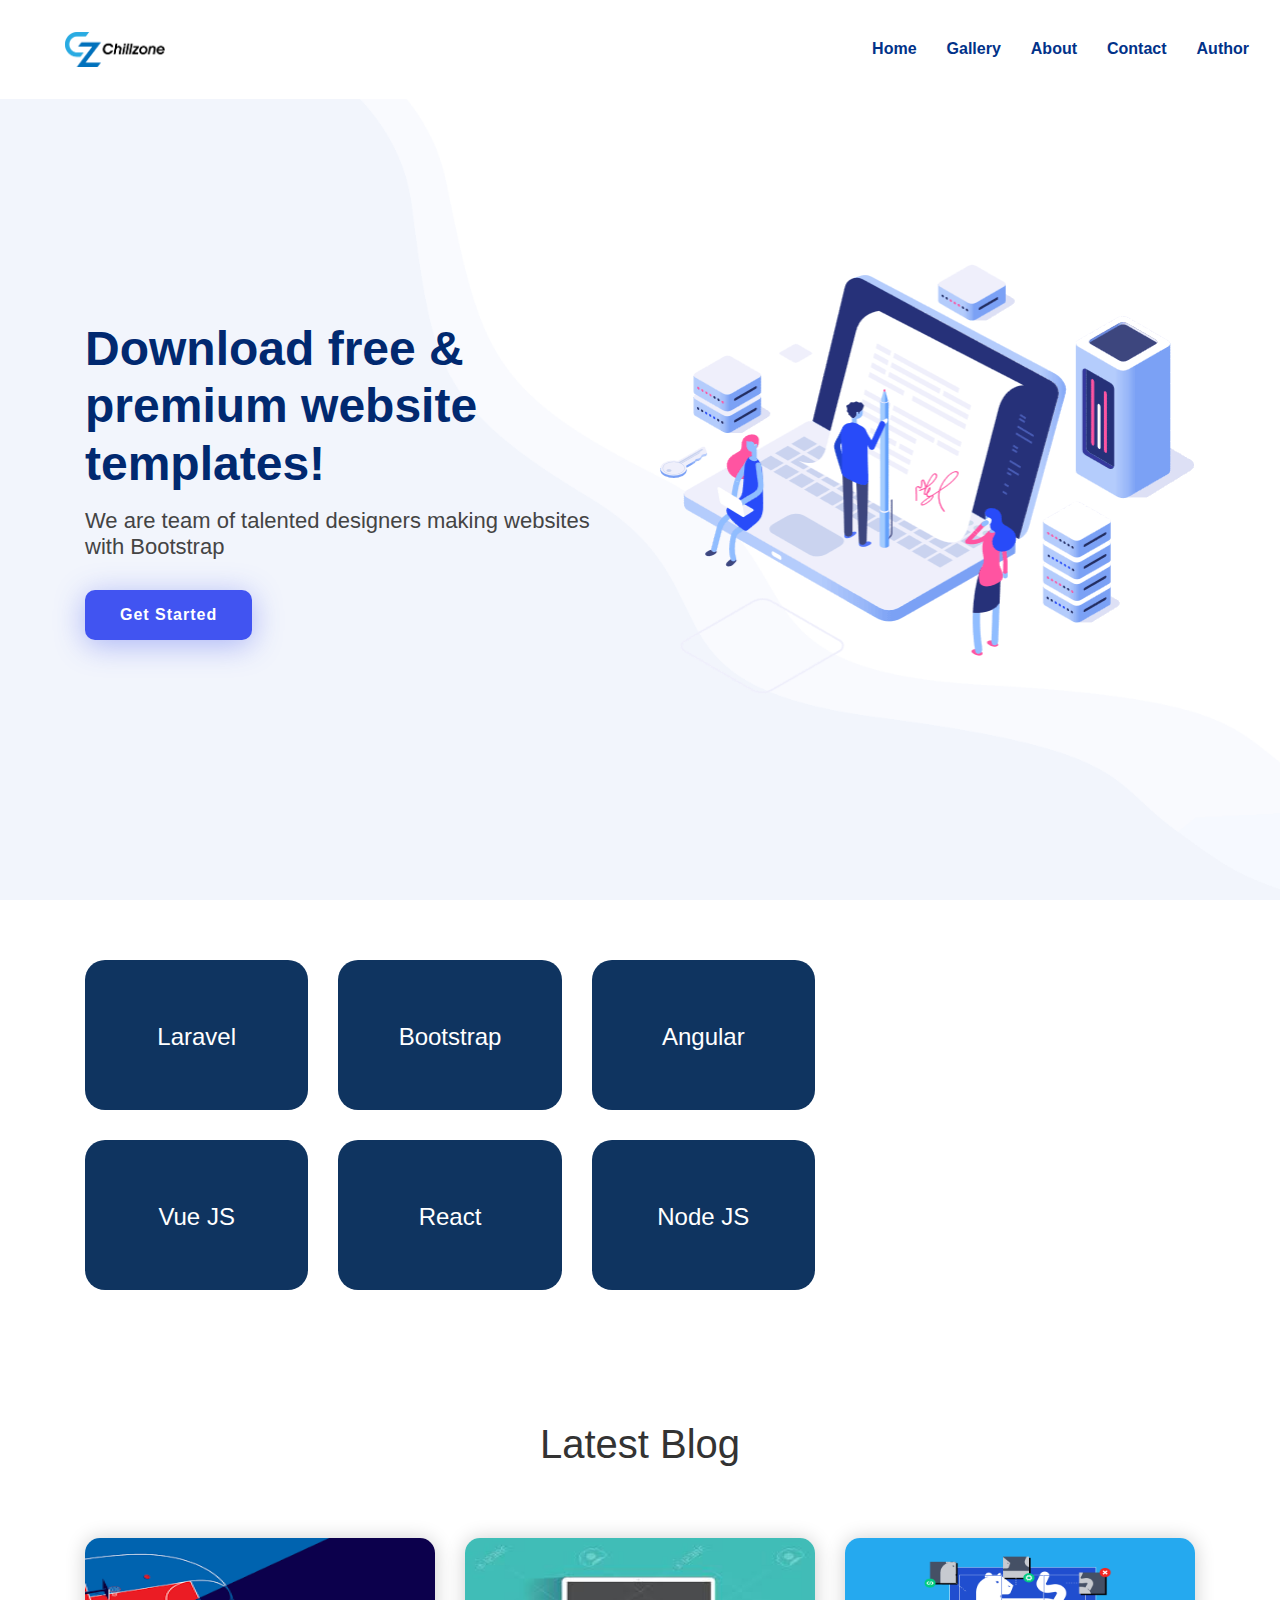
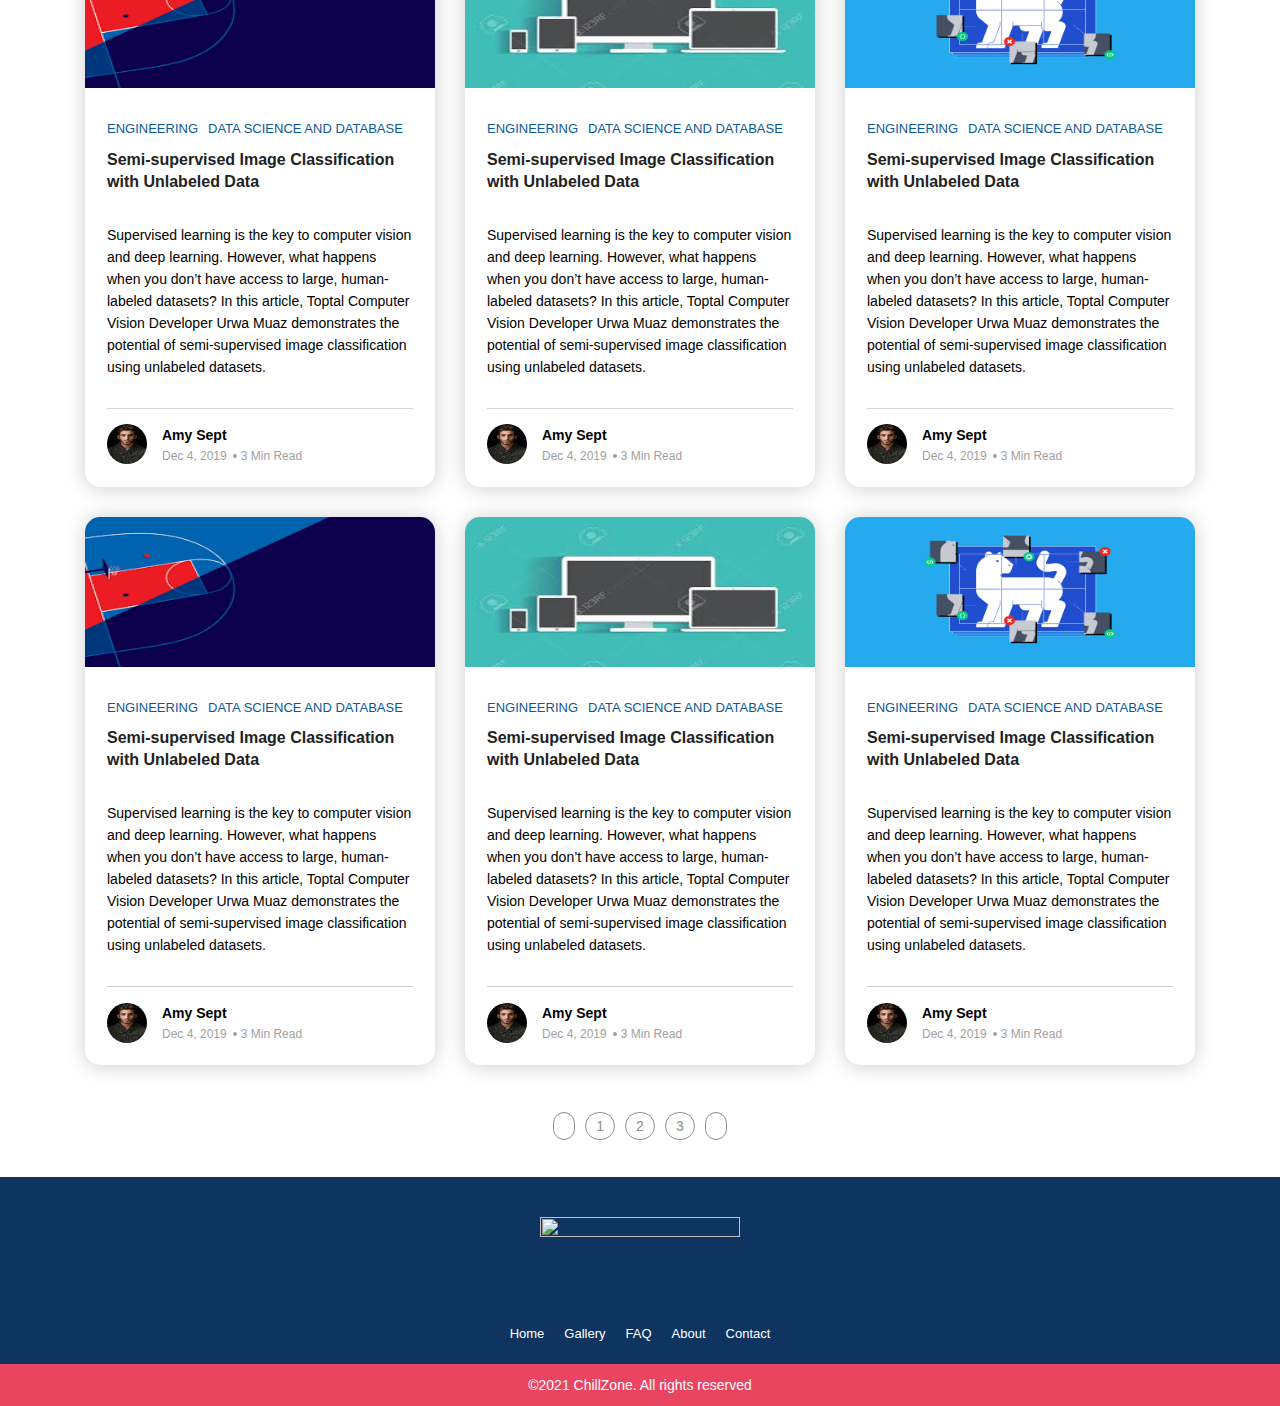
==== index.html @ 14b63e61 "Merge pull request #9 from farkhan777/farkhan" ====
<!DOCTYPE HTML>
<html lang="zxx">
	<head>
		<meta charset="UTF-8">
	    <meta name="viewport" content="width=device-width, initial-scale=1">
		<title>Chillzone</title>
		<!-- FONT AWESOME -->
		<link rel="stylesheet" href="https://use.fontawesome.com/releases/v5.8.2/css/all.css" integrity="sha384-oS3vJWv+0UjzBfQzYUhtDYW+Pj2yciDJxpsK1OYPAYjqT085Qq/1cq5FLXAZQ7Ay" crossorigin="anonymous">
		<!-- BOOTSTRAP GRID CSS -->
		<link rel="stylesheet" href="./assets/css/bootstrap.min.css"/>
		<link rel="stylesheet" type="text/css" href="assets/css/owl.carousel.min.css">
		<!-- COMMON CSS -->
		<link rel="stylesheet" href="assets/css/common.css" />
		<!-- STYLE CSS -->
		<link rel="stylesheet" href="assets/css/main.css" />
		<!-- Icon -->
		<link rel="Icon" href="./img/cz.png">
		<!-- RESPONSIVE CSS -->
		<link rel="stylesheet" href="assets/css/responsive.css" />	

	</head>

	<body>

		<!-- ======= Header Baru ======= -->

		<header id="header" class="header fixed-top">
			<div class="container-fluid  container-xl d-flex align-items-center justify-content-between">
		
			  <a href="index.html" class="logo d-flex align-items-center">
				<img src="./img/Chillzone.png" alt="">
			  </a>
		
			  <nav id="navbar" class="navbar">
				<ul>
				  <li><a class="nav-link scrollto active" href="index.html">Home</a></li>
				  <li><a class="nav-link scrollto" href="gallery.html">Gallery</a></li>
				  <li><a class="nav-link scrollto" href="about_us.html">About</a></li>
				  <li><a class="nav-link scrollto" href="contact.html">Contact</a></li>
				  <li><a class="nav-link scrollto" href="contact_me.html">Author</a></li>
				</ul>
				<i class="bi bi-list mobile-nav-toggle">
					<img src="./img/hamburger.png" alt="">
				</i>
			  </nav><!-- navbar -->
		
			</div>
		  </header>
		  
		  <!-- End Header Baru -->
		
		<!-- HEADER -->
		<!-- <div style="position: relative;">
			<div class="header">
				<div class="menu_all" id="myHeader">
					<div class="container">
						<div class="row align-items-center">
							<div class="col-4 col-md-4 col-lg-4">
								<div class="logo">
									<a href="index.html">
										<div class="logo_img">
											<img src="img/Chillzone.png" alt="image">
										</div>
									</a>
								</div>
							</div>
							<div class="col-8 col-md-8 col-lg-8">
								<div class="menu_right d-flex">
									<div class="menu_right_list">
										<ul class="menu_right_ul d-flex">
											<li class="dis_fx_cntr">
												<a href="index.html">HOME</a>
											</li>
											<li>
												<a href="gallery.html">gallery</a>
											</li>
											<li>
												<a href="about_us.html">about</a>
											</li>
											
											<li>
												<a href="contact.html">CONTACT</a>
											</li>
											<li>
												<a href="contact_me.html">author</a>
											</li>
										</ul>
									</div>
									<div class="menu_srch d-flex">
										<i class="fas fa-search search_btn"></i> -->
										<!-- SEARCH INPUT -->
										<!-- <div class="header_serch dis_none">
											<div class="header_serch_input">
												<input type="" name="" placeholder="Search">
											</div>
											<div class="header_serch_i">
												<i class="fas fa-search"></i>
											</div>
										</div> -->
										<!-- SEARCH INPUT -->
									<!-- </div>
								</div>
							</div>
						</div>
					</div>
				</div>
			</div>
		</div> -->
		<!-- HEADER -->

		<!-- ======= Hero Section ======= -->
		<section id="hero" class="hero d-flex align-items-center">

			<div class="container">
			  <div class="row">
				<div class="col-lg-6 d-flex flex-column justify-content-center">
				  <h1 data-aos="fade-up">Download free & premium website templates!</h1>
				  <h2 data-aos="fade-up" data-aos-delay="400">We are team of talented designers making websites with Bootstrap</h2>
				  <div data-aos="fade-up" data-aos-delay="600">
					<div class="text-lg-start cntr-btn">
					  <a href="#latest-template" class="btn-get-started scrollto d-inline-flex align-items-center justify-content-center align-self-center">
						<span>Get Started</span>
					  </a>
					</div>
				  </div>
				</div>
				<div class="col-lg-6 hero-img" data-aos="zoom-out" data-aos-delay="200">
				  <img src="./img/hero-img.png" class="img-fluid" alt="">
				</div>
			  </div>
			</div>
		
		  </section><!-- End Hero -->

		<!-- BANNER -->
		<section class="banner_sec">
			<div class="container">
				<div class="row">
					<div class="col-12 col-md-10 col-lg-8">
						<div class="row">
							<div class="col-12 col-md-4 col-lg-4">
								<a href="">
									<div class="banner_box">
										<i class="fab fa-laravel"></i>
										<h3 class="banner_box_h3">Laravel</h3>
										<p>The Toptal Blog is the top hub for developers.</p>
									</div>
								</a>
							</div>

							<div class="col-12 col-md-4 col-lg-4">
								<a href="">
									<div class="banner_box">
										<i class="fab fa-bootstrap"></i>
										<h3 class="banner_box_h3">Bootstrap</h3>
										<p>The Toptal Blog is the top hub for developers.</p>
									</div>
								</a>
							</div>

							<div class="col-12 col-md-4 col-lg-4">
								<a href="">
									<div class="banner_box">
										<i class="fab fa-angular"></i>
										<h3 class="banner_box_h3">Angular</h3>
										<p>The Toptal Blog is the top hub for developers.</p>
									</div>
								</a>
							</div>

							<div class="col-12 col-md-4 col-lg-4">
								<a href="">
									<div class="banner_box">
										<i class="fab fa-vuejs"></i>
										<h3 class="banner_box_h3">Vue JS</h3>
										<p>The Toptal Blog is the top hub for developers.</p>
									</div>
								</a>
							</div>

							<div class="col-12 col-md-4 col-lg-4">
								<a href="">
									<div class="banner_box">
										<i class="fab fa-react"></i>
										<h3 class="banner_box_h3">React</h3>
										<p>The Toptal Blog is the top hub for developers.</p>
									</div>
								</a>
							</div>

							<div class="col-12 col-md-4 col-lg-4">
								<a href="">
									<div class="banner_box">
										<i class="fab fa-node-js"></i>
										<h3 class="banner_box_h3">Node JS</h3>
										<p>The Toptal Blog is the top hub for developers.</p>
									</div>
								</a>
							</div>
						</div>
					</div>
				</div>
			</div>
		</section>
		<!-- BANNER -->

		<!-- BODY -->
		<div class="home_body">
			<div class="container">
				<div class="latest_post">
					<div class="latest_post_top">
						<h1 id="latest-template" class="latest_post_h1 brdr_line">Latest Blog</h1>
					</div>
					<div class="row">
						<div class="col-12 col-md-6 col-lg-4">
							<a href="blog_post.html">
								<div class="home_card">
									<div class="home_card_top">
										<img src="img/card3.jpg" alt="image">
									</div>
									<div class="home_card_bottom">
										<div class="home_card_bottom_text">
											<ul class="home_card_bottom_text_ul">
												<li>
													<a href="blog_post.html">engineering</a>
													<span><i class="fas fa-angle-right"></i></span>
												</li>
												<li>
													<a href="blog_post.html">data science and database</a>
												</li>
											</ul>
											<a href="blog_post.html">
												<h2 class="home_card_h2">Semi-supervised Image Classification with Unlabeled Data</h2>
											</a>
											<p class="post_p">
												Supervised learning is the key to computer vision and deep learning. However, what happens when you don’t have access to large, human-labeled datasets?

												In this article, Toptal Computer Vision Developer Urwa Muaz demonstrates the potential of semi-supervised image classification using unlabeled datasets.
											</p>
											<div class="home_card_bottom_tym">
												<div class="home_card_btm_left">
													<img src="img/man1.jpg" alt="image">
												</div>
												<div class="home_card_btm_r8">
												<a href="contact_me.html"><p class="author_name">Amy Sept</p></a>
													<ul class="home_card_btm_r8_ul">
														<li>Dec 4, 2019</li>
														<li><span class="dot"></span>3 Min Read</li>
													</ul>
												</div>
											</div>
										</div>
									</div>
								</div>
							</a>
						</div>
						<div class="col-12 col-md-6 col-lg-4">
							<a href="blog_post.html">
								<div class="home_card">
									<div class="home_card_top">
										<img src="img/card2.jpg" alt="image">
									</div>
									<div class="home_card_bottom">
										<div class="home_card_bottom_text">
											<ul class="home_card_bottom_text_ul">
												<li>
													<a href="blog_post.html">engineering</a>
													<span><i class="fas fa-angle-right"></i></span>
												</li>
												<li>
													<a href="blog_post.html">data science and database</a>
												</li>
											</ul>
											<a href="blog_post.html">
												<h2 class="home_card_h2">Semi-supervised Image Classification with Unlabeled Data</h2>
											</a>
											<p class="post_p">
												Supervised learning is the key to computer vision and deep learning. However, what happens when you don’t have access to large, human-labeled datasets?

												In this article, Toptal Computer Vision Developer Urwa Muaz demonstrates the potential of semi-supervised image classification using unlabeled datasets.
											</p>
											<div class="home_card_bottom_tym">
												<div class="home_card_btm_left">
													<img src="img/man1.jpg" alt="image">
												</div>
												<div class="home_card_btm_r8">
												<a href="contact_me.html"><p class="author_name">Amy Sept</p></a>
													<ul class="home_card_btm_r8_ul">
														<li>Dec 4, 2019</li>
														<li><span class="dot"></span>3 Min Read</li>
													</ul>
												</div>
											</div>
										</div>
									</div>
								</div>
							</a>
						</div>
						<div class="col-12 col-md-6 col-lg-4">
							<a href="blog_post.html">
								<div class="home_card">
									<div class="home_card_top">
										<img src="img/card1.jpg" alt="image">
									</div>
									<div class="home_card_bottom">
										<div class="home_card_bottom_text">
											<ul class="home_card_bottom_text_ul">
												<li>
													<a href="blog_post.html">engineering</a>
													<span><i class="fas fa-angle-right"></i></span>
												</li>
												<li>
													<a href="blog_post.html">data science and database</a>
												</li>
											</ul>
											<a href="blog_post.html">
												<h2 class="home_card_h2">Semi-supervised Image Classification with Unlabeled Data</h2>
											</a>
											<p class="post_p">
												Supervised learning is the key to computer vision and deep learning. However, what happens when you don’t have access to large, human-labeled datasets?

												In this article, Toptal Computer Vision Developer Urwa Muaz demonstrates the potential of semi-supervised image classification using unlabeled datasets.
											</p>
											<div class="home_card_bottom_tym">
												<div class="home_card_btm_left">
													<img src="img/man1.jpg" alt="image">
												</div>
												<div class="home_card_btm_r8">
												<a href="contact_me.html"><p class="author_name">Amy Sept</p></a>
													<ul class="home_card_btm_r8_ul">
														<li>Dec 4, 2019</li>
														<li><span class="dot"></span>3 Min Read</li>
													</ul>
												</div>
											</div>
										</div>
									</div>
								</div>
							</a>
						</div>
						<div class="col-12 col-md-6 col-lg-4">
							<a href="blog_post.html">
								<div class="home_card">
									<div class="home_card_top">
										<img src="img/card3.jpg" alt="image">
									</div>
									<div class="home_card_bottom">
										<div class="home_card_bottom_text">
											<ul class="home_card_bottom_text_ul">
												<li>
													<a href="blog_post.html">engineering</a>
													<span><i class="fas fa-angle-right"></i></span>
												</li>
												<li>
													<a href="blog_post.html">data science and database</a>
												</li>
											</ul>
											<a href="blog_post.html">
												<h2 class="home_card_h2">Semi-supervised Image Classification with Unlabeled Data</h2>
											</a>
											<p class="post_p">
												Supervised learning is the key to computer vision and deep learning. However, what happens when you don’t have access to large, human-labeled datasets?

												In this article, Toptal Computer Vision Developer Urwa Muaz demonstrates the potential of semi-supervised image classification using unlabeled datasets.
											</p>
											<div class="home_card_bottom_tym">
												<div class="home_card_btm_left">
													<img src="img/man1.jpg" alt="image">
												</div>
												<div class="home_card_btm_r8">
												<a href="contact_me.html"><p class="author_name">Amy Sept</p></a>
													<ul class="home_card_btm_r8_ul">
														<li>Dec 4, 2019</li>
														<li><span class="dot"></span>3 Min Read</li>
													</ul>
												</div>
											</div>
										</div>
									</div>
								</div>
							</a>
						</div>
						<div class="col-12 col-md-6 col-lg-4">
							<a href="blog_post.html">
								<div class="home_card">
									<div class="home_card_top">
										<img src="img/card2.jpg" alt="image">
									</div>
									<div class="home_card_bottom">
										<div class="home_card_bottom_text">
											<ul class="home_card_bottom_text_ul">
												<li>
													<a href="blog_post.html">engineering</a>
													<span><i class="fas fa-angle-right"></i></span>
												</li>
												<li>
													<a href="blog_post.html">data science and database</a>
												</li>
											</ul>
											<a href="blog_post.html">
												<h2 class="home_card_h2">Semi-supervised Image Classification with Unlabeled Data</h2>
											</a>
											<p class="post_p">
												Supervised learning is the key to computer vision and deep learning. However, what happens when you don’t have access to large, human-labeled datasets?

												In this article, Toptal Computer Vision Developer Urwa Muaz demonstrates the potential of semi-supervised image classification using unlabeled datasets.
											</p>
											<div class="home_card_bottom_tym">
												<div class="home_card_btm_left">
													<img src="img/man1.jpg" alt="image">
												</div>
												<div class="home_card_btm_r8">
												<a href="contact_me.html"><p class="author_name">Amy Sept</p></a>
													<ul class="home_card_btm_r8_ul">
														<li>Dec 4, 2019</li>
														<li><span class="dot"></span>3 Min Read</li>
													</ul>
												</div>
											</div>
										</div>
									</div>
								</div>
							</a>
						</div>
						<div class="col-12 col-md-6 col-lg-4">
							<a href="blog_post.html">
								<div class="home_card">
									<div class="home_card_top">
										<img src="img/card1.jpg" alt="image">
									</div>
									<div class="home_card_bottom">
										<div class="home_card_bottom_text">
											<ul class="home_card_bottom_text_ul">
												<li>
													<a href="blog_post.html">engineering</a>
													<span><i class="fas fa-angle-right"></i></span>
												</li>
												<li>
													<a href="blog_post.html">data science and database</a>
												</li>
											</ul>
											<a href="blog_post.html">
												<h2 class="home_card_h2">Semi-supervised Image Classification with Unlabeled Data</h2>
											</a>
											<p class="post_p">
												Supervised learning is the key to computer vision and deep learning. However, what happens when you don’t have access to large, human-labeled datasets?

												In this article, Toptal Computer Vision Developer Urwa Muaz demonstrates the potential of semi-supervised image classification using unlabeled datasets.
											</p>
											<div class="home_card_bottom_tym">
												<div class="home_card_btm_left">
													<img src="img/man1.jpg" alt="image">
												</div>
												<div class="home_card_btm_r8">
												<a href="contact_me.html"><p class="author_name">Amy Sept</p></a>
													<ul class="home_card_btm_r8_ul">
														<li>Dec 4, 2019</li>
														<li><span class="dot"></span>3 Min Read</li>
													</ul>
												</div>
											</div>
										</div>
									</div>
								</div>
							</a>
						</div>
					</div>
				</div>
			</div>
					<!-- PAGINATION -->
			<div class="pagination">
				<ul class="pagination_ul d-flex">
					<li>
						<a href="">
							<i class="fas fa-chevron-left"></i>
						</a>
					</li>
					<li>
						<a href="">1</a>
					</li>
					<li>
						<a href="">2</a>
					</li>
					<li>
						<a href="">3</a>
					</li>
					<li>
						<a href="">
							<i class="fas fa-chevron-right"></i>
						</a>
					</li>
				</ul>
			</div>
			<!-- PAGINATION -->
		</div>
		<!-- BODY -->



		<div class="footer_section">

			<a href="index.html"><img class="footer-logo" src="./img/ChillzoneWhite.png" alt=""></a>
			

			<div class="footer_section_social">
				<ul class="footer_section_social_ul">
					   <li>
                            <a href=""><i class="fab fa-facebook-f"></i></a>
                        </li>

                        <li>
                            <a href=""><i class="fab fa-instagram"></i></a>
                        </li>

                        <li>
                            <a href=""><i class="fab fa-twitter"></i></a>
                        </li>

                        <li>
                            <a href=""><i class="fab fa-google-plus-g"></i></a>
                        </li>
				</ul>
			</div>
			<div class="footer_section_mnu">
				<ul class="footer_section_ul">
					<li>
						<a href="index.html">Home</a>
					</li>
					<li>
						<a href="gallery.html">Gallery</a>
					</li>
					<li>
						<a href="faq.html">FAQ</a>
					</li>
					<li>
						<a href="about_us.html">About</a>
					</li>
					<li>
						<a href="contact.html">Contact</a>
					</li>
				</ul>
			</div>
		</div>
		<div class="footer_copy_right">
			<p>©2021 ChillZone. All rights reserved</p>
		</div>
		<!-- FOOTER -->


    <script src="assets/js/jquery-1.12.4.min.js"></script>
    <script src="assets/js/owl.carousel.min.js"></script>
	<script src="assets/js/main.js"></script>
	
    
	</body>
</html>
---- assets/css/common.css ----
*{
    margin: 0px;
    padding: 0px;
}
html{
    padding: 0px;
    margin: 0 auto;
    font-weight: 400;
}
body {
    margin: 0px auto;
    padding: 0px;
    font-family: 'Open Sans', sans-serif;
    line-height: 20px;
    font-size: 15px;
    line-height: 1.42857143;
    color: #333;
    background-color: #fff;
}

h1{
    font-size: 40px;
}
h2{
    font-size: 27px;
}
h3{
    font-size: 24px;
}
h4{
    font-size: 17px;
}
h1,h2,h3,h4, h5,h6{
    margin: 0px;
}
ul{
    padding: 0;
    margin: 0px;
    list-style: none;
}
textarea {
    resize: none !important;
}
button{
    cursor: pointer;
}
button:focus, input:focus, select:focus, textarea:focus{
    outline: none;
    box-shadow: none;
    border-bottom: 1px solid #204ecf !important;
}

ul{
	padding:0px;
	margin:0px;
}
img{
	width:100%;
	display:block;
    height: 100%;
}
a:hover{
    text-decoration: none;
    color: none;
}
a{
    color: #0c5898;
    transition: .3s all ease;
}
/*COL  PADDING AND MARGIN*/
.mrgn0{margin: 0px;}
.mrgn4{margin: 0px -4px;}
.pdng0{padding: 0px;}
.pdng4{
    padding: 4px;
}
.{}
.{}
.{}
.{}
/*COL PADDING AND MARGIN*/
.text_center{
    text-align: center;
}
.text_right{
    text-align: right;
}
.text_left{
    text-align: left;
}
/*background color*/
.bg_wht{
    background-color: #fff;
}

/*background color end*/

/*border color*/

/*Display*/
.dis_fx_cntr{
    display: flex;
    align-items: center;
}

/*Color*/
.clr_wht {
    color: #fff;
}
/*Color end*/

/*margin top*/
.mar_t5{
    margin-top: 5px;
}
.mar_t10{
    margin-top: 10px;
}
.mar_t15{
    margin-top: 15px;
}
.mar_t20{
    margin-top: 20px;
}
.mar_t25{
    margin-top: 25px;
}
.mar_t30{
    margin-top: 30px;
}
.mar_t35{
    margin-top: 35px;
}
.mar_t40{
    margin-top: 40px;
}
.mar_t45{
    margin-top: 45px;
}
.mar_t50{
    margin-top: 50px;
}
.mar_t60{
    margin-top: 60px;
}
/*margin bottom*/
.mar_b10{
    margin-bottom: 10px;
}
.mar_b15{
    margin-bottom: 15px;
}
.mar_b20{
    margin-bottom: 20px;
}
.mar_b25{
    margin-bottom: 25px;
}
.mar_b30{
    margin-bottom: 30px;
}
.mar_b35{
    margin-bottom: 35px;
}
.mar_b40{
    margin-bottom: 40px;
}

/*margin right*/
.mar_r5{
    margin-right: 5px;
}
.mar_r10{
    margin-right: 10px;
}
.mar_r15{
    margin-right: 15px;
}
.mar_r20{
    margin-right: 20px;
}
.mar_r25{
    margin-right: 25px;
}
.mar_r30{
    margin-right: 30px;
}
.mar_r35{
    margin-right: 35px;
}

/*padding top*/
.pad{
    padding: 15px;
}
.pad_t10{
    padding-top: 10px;
}
.pad_t15{
   padding-top: 15px;
}
.pad_t20{
    padding-top: 20px;
}
.pad_t25{
    padding-top: 25px;
}
.pad_t30{
    padding-top: 30px;
}
.pad_t35{
    padding-top: 35px;
}
.pad_t40{
    padding-top: 40px;
}
.pad_t45{
    padding-top: 45px;
}

/*Padding Bottom*/
.pad_b5{
    padding-bottom: 5px;
}
.pad_b10{
    padding-bottom: 10px;
}
.pad_b15{
   padding-bottom: 15px;
}
.pad_b20{
    padding-bottom: 20px;
}
.pad_b25{
    padding-bottom: 25px;
}
.pad_b40{
    padding-bottom: 40px;
}

/*padding left*/
.pad_l5{
    padding-left: 5px;
}
.pad_l10{
    padding-left: 10px;
}
.pad_l15{
    padding-left: 15px;
}
.pad_l20{
    padding-left: 20px;
}
.pad_l25{
    padding-left: 25px;
}
.pad_l60{
    padding-left: 60px;
}

/*padding right*/
.pad_r5{
    padding-right: 5px;
}
.pad_r10{
    padding-right: 10px;
}
.pad_r15{
   padding-right: 15px;
}
.pad_r20{
    padding-right: 20px;
}
.pad_r25{
    padding-right: 25px;
}
---- assets/css/main.css ----
:root {
    scroll-behavior: smooth;
}

/* Scroll Bar */

/* width */
::-webkit-scrollbar {
    width: 10px;
  }
  
  /* Track */
  ::-webkit-scrollbar-track {
    background: transparent;
  }
  
  /* Handle */
  ::-webkit-scrollbar-thumb {
    background: rgb(63, 92, 172);
    border-radius: 20px;
  }
  
  /* Handle on hover */
  ::-webkit-scrollbar-thumb:hover {
    background: rgb(40, 62, 121);
}

p{
    margin:0px;
    line-height: 22px;
    font-size: 14px;
    color: #000;
}

/* Header Baru */

.header {
    transition: all 0.5s;
    /* z-index: 997; */
    padding: 20px 0;
    background: rgb(255, 255, 255);
  }

  .header.header-scrolled{
    box-shadow: 0px 0px 30px rgba(127, 137, 161, 0.25);
  }
  
  .header .logo {
    line-height: 0;
    width: 100px;
    margin-left: 50px;
  }
  
  .header .logo img {
    max-height: 40px;
    margin-right: 6px;
  }
  
  .header .logo span {
    font-size: 30px;
    font-weight: 700;
    letter-spacing: 1px;
    color: #012970;
    font-family: "Nunito", sans-serif;
    margin-top: 3px;
  }

  @media (max-width: 700px){
    .logo{

    }
  }
}
/* End Header Baru */

/* Navbar Baru */

/* Desktop Navbar */
.navbar {
    padding: 0;
    margin-right: 50px;
  }
  
  .navbar ul {
    margin: 0;
    padding: 0;
    display: flex;
    list-style: none;
    align-items: center;
  }
  
  .navbar li {
    position: relative;
  }
  
  .navbar a {
    display: flex;
    align-items: center;
    justify-content: space-between;
    padding: 10px 0 10px 30px;
    font-family: "Nunito", sans-serif;
    font-size: 16px;
    font-weight: 700;
    color: #013289;
    white-space: nowrap;
    transition: 0.3s;
  }
  
  .navbar a i {
    font-size: 12px;
    line-height: 0;
    margin-left: 5px;
  }
  
  .navbar a:hover, .navbar, .navbar li:hover > a {
    color: #e94560;
  }

  
  .navbar .dropdown ul {
    display: block;
    position: absolute;
    left: 14px;
    top: calc(100% + 30px);
    margin: 0;
    padding: 10px 0;
    z-index: 99;
    opacity: 0;
    visibility: hidden;
    background: #fff;
    box-shadow: 0px 0px 30px rgba(127, 137, 161, 0.25);
    transition: 0.3s;
    border-radius: 4px;
  }
  
  .navbar .dropdown ul li {
    min-width: 200px;
  }
  
  .navbar .dropdown ul a {
    padding: 10px 20px;
    font-size: 15px;
    text-transform: none;
    font-weight: 600;
  }
  
  .navbar .dropdown ul a i {
    font-size: 12px;
  }
  
  .navbar .dropdown ul a:hover, .navbar .dropdown ul .active:hover, .navbar .dropdown ul li:hover > a {
    color: #4154f1;
  }
  
  .navbar .dropdown:hover > ul {
    opacity: 1;
    top: 100%;
    visibility: visible;
  }
  
  .navbar .dropdown .dropdown ul {
    top: 0;
    left: calc(100% - 30px);
    visibility: hidden;
  }
  
  .navbar .dropdown .dropdown:hover > ul {
    opacity: 1;
    top: 0;
    left: 100%;
    visibility: visible;
  }
  
  @media (max-width: 1366px) {
    .navbar .dropdown .dropdown ul {
      left: -90%;
    }
    .navbar .dropdown .dropdown:hover > ul {
      left: -100%;
    }

    
  }

/* End Desktop Navbar */

/* Mobile Navbar */

.mobile-nav-toggle {
    color: #012970;
    font-size: 28px;
    cursor: pointer;
    display: none;
    line-height: 0;
    transition: 0.5s;
  }
  
  .mobile-nav-toggle.bi-x {
    color: #fff;
  }
  
  @media (max-width: 700px) {
    .mobile-nav-toggle {
      display: block;
    }
    .navbar ul {
      display: none;
    }
  }
  
  .navbar-mobile {
    position: fixed;
    overflow: hidden;
    top: 0;
    right: 0;
    left: 0;
    bottom: 0;
    background: rgba(1, 22, 61, 0.9);
    transition: 0.3s;
  }
  
  .navbar-mobile .mobile-nav-toggle {
    position: absolute;
    top: 15px;
    right: 15px;
  }
  
  .navbar-mobile ul {
    display: block;
    position: absolute;
    top: 55px;
    right: 15px;
    bottom: 15px;
    left: 15px;
    padding: 10px 0;
    border-radius: 10px;
    background-color: #fff;
    overflow-y: auto;
    transition: 0.3s;
  }
  
  .navbar-mobile a {
    padding: 10px 20px;
    font-size: 15px;
    color: #012970;
  }
  
  .navbar-mobile a:hover, .navbar-mobile .active, .navbar-mobile li:hover > a {
    color: #4154f1;
  }
 
  
  .navbar-mobile .dropdown ul {
    position: static;
    display: none;
    margin: 10px 20px;
    padding: 10px 0;
    z-index: 99;
    opacity: 1;
    visibility: visible;
    background: #fff;
    box-shadow: 0px 0px 30px rgba(127, 137, 161, 0.25);
  }
  
  .navbar-mobile .dropdown ul li {
    min-width: 200px;
  }
  
  .navbar-mobile .dropdown ul a {
    padding: 10px 20px;
  }
  
  .navbar-mobile .dropdown ul a i {
    font-size: 12px;
  }
  
  .navbar-mobile .dropdown ul a:hover, .navbar-mobile .dropdown ul .active:hover, .navbar-mobile .dropdown ul li:hover > a {
    color: #4154f1;
  }
  
  .navbar-mobile .dropdown > .dropdown-active {
    display: block;
  }

/* End Mobile Navbar */

/* End Navbar Baru */

/*Menu Start*/ 

/* .menu_all {
    background: #fff;
    z-index: 10;
    transition: 0.7s ease;
}
.menu_fixed {
    position: fixed;
    top: 0;
    transform: translateY(0);
    width: 100%;
    z-index: 9;
    transition: all 0.4s;
    box-shadow: 0 1px 6px rgba(57,73,76,.35);
    animation: slide-down 0.9s;
}
@keyframes slide-down {
  0% {
    opacity: 0;
    transform: translateY(-100%); }
  100% {
    opacity: 1;
    transform: translateY(0); } 
}
.logo a {
    display: flex;
    align-items: center;
}
.menu_right {
    justify-content: flex-end;
    align-items: center;
}
.menu_right_list{}
.menu_right_ul li {
    position: relative;
    padding: 25px 0px;
    border-bottom: 2px solid transparent;
}
.menu_right_ul li:hover {
   border-bottom: 2px solid #e94560;
}
.menu_right_ul li a {
    color: #4a4949;
    font-weight: 600;
    font-size: 13px;
    display: block;
    position: relative;
    padding: 5px 20px;
    text-transform: uppercase;
}
.menu_srch {position: relative;}
.menu_srch i{cursor: pointer;}
.header{}
.header_serch {
    position: absolute;
    bottom: -91px;
    right: 460px;
    border: 1px solid #204ecf;
    z-index: 2;
    background: #fff;
    display: flex;
    align-items: center;
    width: 402px;
    right: -3px;
}
.header_serch_input {
    padding: 10px 0px 10px 10px;
    flex: 1;
}
.header_serch_input input {
    border: 1px solid #204ecf;
    padding: 5px 10px;
    width: 100%;
}
.header_serch_i {
    padding: 13px;
    cursor: pointer;
}
.dis_none{display: none;}
.header_serch_i i {
    color: #204ecf;
    font-size: 18px;
}
.logo_img {
    width: 150px;
} */
/* .brdr_line{position: relative;}
.brdr_line:after {
    position: absolute;
    content: '';
    height: 2px;
    background-color: #204ecf;
    text-align: center;
    bottom: -10px;
    width: 194px;
    left: 41%;
}
.brdr_line:before {
    position: absolute;
    content: '';
    height: 10px;
    width: 10px;
    background-color: #204ecf;
    text-align: center;
    bottom: -14px;
    left: 49%;
    transform: rotate(45deg);
} */

.hero{
    margin-bottom: -20px;
    margin-top: 30px;
    width: 100%;
  height: 100vh;
  background: url('../../img/hero-bg.png') top center no-repeat;
  background-size: cover;
}


.hero .btn-get-started {
    margin-top: 30px;
    line-height: 0;
    padding: 25px 35px;
    border-radius: 10px;
    transition: 0.5s;
    color: #fff;
    background: #4154f1;
    box-shadow: 0px 5px 30px rgba(65, 84, 241, 0.4);
}

@media (max-width: 700px){
    .hero .btn-get-started .cntr-btn {
        text-align: center !important;
    }
}

.hero .btn-get-started:hover{
    background-color: #e94560;
    box-shadow: 0px 5px 30px rgba(228, 22, 118, 0.4);
}
  
.hero .btn-get-started span {
    font-family: "Nunito", sans-serif;
    font-weight: 600;
    font-size: 16px;
    letter-spacing: 1px;
}

.hero h1 {
    margin: 0;
    font-size: 48px;
    font-weight: 700;
    color: #012970;
}
  
.hero h2 {
    color: #444444;
    margin: 15px 0 0 0;
    font-size: 22px;
}

@media (min-width: 1024px) {
    .hero {
      background-attachment: fixed;
    }
  }
  
  @media (max-width: 991px) {
    .hero {
      height: auto;
      padding: 120px 0 60px 0;
    }
    .hero .hero-img {
      text-align: center;
      margin-top: 80px;
    }
    .hero .hero-img img {
      width: 80%;
    }
  }
  
  @media (max-width: 768px) {
    .hero {
      text-align: center;
    }
    .hero h1 {
      font-size: 32px;
    }
    .hero h2 {
      font-size: 24px;
    }
    .hero .hero-img img {
      width: 100%;
    }
  }
.banner_sec {
    /* background-color: #16213e; */
    background-color: #fff;
    position: relative;
    overflow: hidden;
    padding: 50px 0px;
}
.banner_box {
    text-align: center;
    padding: 13px;
    height: 150px;
    display: flex;
    flex-direction: column;
    align-items: center;
    justify-content: center;
    background: #0f3460;
    transition: 0.5s ease all;
    /* box-shadow: -4px 10px 10px 0 rgba(0, 0, 0, 0.28); */
    margin-bottom: 30px;
    border-radius: 20px;
}
.banner_box:hover{
     transform: scale(1.2, 1.2);
}
.banner_box i {
    font-size: 28px;
    color: #fff;
    font-weight: 600;
    margin-bottom: 5px;
}
.banner_box_h3{
    color: #fff;
}
.banner_box:hover {
   transform: scale(1.2, 1.2);
       transition: 0.5s ease all;
}

.banner_box p {
    padding-top: 5px;
    color: #fff;
    display: none;
}
.banner_box:hover.banner_box p{
     transform: rotateY(180deg);
       transition: 0.5s ease all;
}
.home_body{background-color: #ffffff;}
.latest_post {
    padding: 50px 0px 20px;
}
.latest_post_top {
    text-align: center;
    margin-bottom: 70px;
}
.latest_post_top h1{}
.{}
.categorie_top_h1{}
.categorie_top_p{}
.categorie_top {
    margin: 100px 0px 60px;
}
.categorie_ul{}
.categorie_ul li{
    width: 33.33%;
}
.categorie_item {
    background: #ebeced;
    padding: 40px;
    margin-bottom: 30px;
    color: #000;
}
.categorie_item_p{ 
    color: #000;
     transition: 0.3s ease all;
}
.categorie_item:hover{
    background-color: #204ecf;
    transition: 0.3s ease all;
    color: #fff !important;
}
.categorie_item:hover .categorie_item_p{ 
    color: #fff;
}
/*.categorie_item:hover .categorie_item_h2{
   color: #fff;
}
.categorie_item:hover .categorie_item i{
   color: #fff;
}
.categorie_item:hover .categorie_top_p{
   color: #fff;
}*/
.categorie_item i{
   font-size: 40px;
}
.categorie_item_h2 {
    padding: 20px 0px;
}
.categorie_top_p {
    width: 50%;
    margin: 0 auto;
    font-size: 15px;
    margin-top: 25px;
}
.home_card {
    transition: 0.3s ease all;
    cursor: pointer;
    position: relative;
    margin-bottom: 30px;
    background: #fff;
    background: #fff;
    -webkit-box-shadow: 0 1px 4px rgba(0,0,0,.04);
    box-shadow: 0 1px 20px rgba(0, 0, 0, 0.2);
    /* border: 1px solid rgba(0, 0, 0, 0.17); */
    -webkit-border-radius: 3px;
    border-radius: 15px;
    overflow: hidden;
}
.home_card_top {
    height: 150px;
    z-index: 1;
    position: relative;
}

.home_card_top:after {
    position: absolute;
    content: '';
    top: 0;
    left: 0;
    height: 100%;
    width: 100%;
    opacity: 0.5;
    z-index: 0;
    visibility: hidden;
     transition: 0.3s ease all;
}
.home_card_top img{}
.home_card_bottom {
    padding: 22px;
}
.home_card_bottom_img {
    width: 50px;
    height: 50px;
    position: relative;
    top: -30px;
    left: 24px;
    z-index: 1;
}
.home_card_bottom_img img{}
.home_card_bottom_text{}
.home_card_bottom_text_ul {
    display: flex;
    text-transform: uppercase;
    align-items: center;
    padding: 10px 0px;
}
.home_card_bottom_text_ul li {
    display: inline-flex;
    align-items: center;
}
.home_card_bottom_text_ul li a {
    font-size: 13px;
}
.home_card_bottom_text_ul li span {
    color: #007bff;
    padding: 0px 5px;
}
.home_card_h2 {
    font-size: 16px;
    color: #222;
    transition: 0.3s ease all;
    margin-bottom: 10px;
    min-height: 65px;
    font-weight: 600;
    line-height: 22px;
}
.post_name {
    margin: 15px 0px 30px;
}
.post_name span {
    text-transform: uppercase;
    font-weight: 600;
}
.post_p{font-size: 14px;}
.home_card_bottom_tym {
    margin-top: 30px;
    display: flex;
    align-items: center;
    border-top: 1px solid #d4d4d4;
    padding-top: 15px;
}
.home_card_btm_left{
    width: 40px;
    height: 40px;
}
.home_card_btm_left img{border-radius: 50%;}
.home_card_btm_r8 {
    flex: 1;
    margin-left: 15px;
}
.author_name {
    font-weight: 600;
}
.home_card_btm_r8_ul {
    display: flex;
    margin-top: 2px;
}
.home_card_btm_r8_ul li {
    color: #a0a0a0;
    font-size: 12px;
    margin-right: 10px;
}
.dot {
    width: 4px;
    height: 4px;
    background: #a0a0a0;
    display: inline-block;
    position: relative;
    top: -2px;
    border-radius: 50%;
    left: -4px;
}
.{}
.home_card:hover {
    transform: scale(1.02, 1.02);
    box-shadow: 0 1px 15px rgba(0, 0, 0, 0.1);
  /*  border: 1px solid rgba(32,78,207,.3);*/
}
.home_card_h2:hover{color: #204ecf;}
.home_card:hover .home_card_top:after {
    visibility: visible;
}
.{}
.{}
.{}
.{}
.{}
.{}
/*HOME*/

/*FOOTER*/
.footer-logo{
    align-items: center;
    width: 200px;
    margin-bottom: 40px;
    margin-top: 20px;
}

.footer_section{
    display: flex;
    flex-direction: column;
    align-items: center;
}

.footer_copy_right {
    background: #e94560;
    text-align: center;
    padding: 10px 0px;
}
.footer_copy_right p {
    color: #ffffff;
}
.footer_section {
    background: #0f3460;
    text-align: center;
    padding: 20px 0px;
}
.footer_section_ul {
    display: flex;
    justify-content: center;
}
.footer_section_ul li {
    padding: 0px 10px;
}
.footer_section_ul li a {
    color: #fff;
    font-size: 13px;
    position: relative;
}
.footer_section_ul li a:after {
   position: absolute;
   content: '';
   bottom: -5px;
   left: 0px;
   width: 0%;
   height: 2px;
   background-color: #e94560;
   transition: 0.3s ease all;
   opacity: 0;
   visibility: hidden;
}
.footer_section_ul li a:hover:after {
   width: 100%;
   opacity: 1;
   visibility: visible;
}
.footer_section_social_ul {
    display: flex;
    justify-content: center;
    padding-bottom: 10px;
}
.footer_section_social_ul li {
    margin: 0px 10px;
    cursor: pointer;
}
.footer_section_social_ul li a {
    color: #fff;
    font-size: 15px;
    width: 30px;
    height: 30px;
    /* border: 1px solid #fff; */
    display: flex;
    justify-content: center;
    align-items: center;
    border-radius: 50%;
}
.footer_section_social_ul li a:hover {
      background: #e94560;
    /* border: 1px solid #fff; */
    transition: 0.3s ease all;
    color:  #ffffff;
}
.footer_section_social_ul li:hover{
  
}
.footer_section_social_ul li a i{}
.{}
.{}
/*FOOTER*/

/*BLOG START*/
.blog_all{
    padding-bottom: 30px;
}
.{}
.catagori_name_h2{
    margin-bottom: 20px;
    font-size: 31px;
}
.blog_catagorie{}
.blog_catagorie_ul{
    display: flex;
    justify-content: center;
    padding: 50px 0px;
}
.blog_catagorie_ul li{
    padding: 0px 10px;
}
.blog_catagorie_ul li a {
    color: #656262;
}
.blog_list_active{
    color: #262d3d;
    font-weight: 600;
}
.blog_banner{
    position: relative;
    background: url(../../img/Embellish.png) no-repeat center center;
    min-height: 360px;
    z-index: 1;
    background-size: cover;
    padding: 100px 0px;
}
.blog_banner:after {
    background: rgba(0, 0, 0, 0.2);
    content: "";
    height: 100%;
    position: absolute;
    width: 100%;
    left: 0;
    z-index: -1;
    top: 0;
}
.blog_banner_info{
    text-align: center;
    padding-top: 90px;
}
.blog_banner_info_title{padding-bottom: 20px;}
.blog_banner_info_title h2{
    color: #fff;
    font-weight: bold;
    font-size: 45px;
}
.blog_title_btm{}
.blog_title_btm{}
.blog_title_btm_ul {
    justify-content: center;
    display: flex;
}
.blog_title_btm_ul li{}
.blog_title_btm_ul li a{color: #fff;}
.blog_title_btm_ul li a i{
    padding: 0px 4px 0px 4px;
    font-size: 13px;
}
.pagination {
    display: flex;
    justify-content: center;
    width: 100%;
    padding-bottom: 40px;
    /* margin-bottom: 40px; */
}
.pagination_ul li {
    margin: 0px 5px;
}
.pagination_ul li a {
    border-radius: 100px;
    border: 1px solid #8e8e8e;
    color: #8e8e8e;
    padding: 5px 10px;
    font-size: 14px;
    transition: 0.5s ease all;
}
.pagination_ul li a:hover{
     border: 1px solid #ffffff;
    color: #fff;
    background-color: #e94560;
}
.most_read_article{
    background-color: #f5f5f6;
    padding: 40px 0px;
}
.most_read_article_top{

}
.most_read_article_h2{
     border-bottom: 1px solid #d8d9db;
    margin-bottom: 36px;
    padding-bottom: 18px;
    font-size: 28px;
}

/*BLOG END*/

/*BLOG POST START*/
.blog_post_sec_all {
    padding: 50px 0px;
}
.blog_post_sec {
    padding-right: 20px;
    padding: 30px;
    border: 1px solid #eae4e4;
    background: #fff;
    position: relative;
    top: -120px;
    z-index: 2;
}
.blog_post_top{}
.blog_post_top_ul {
    display: flex;
    padding-bottom: 20px;
}
.blog_post_top_ul li {
    text-transform: uppercase;
    padding-right: 25px;
}
.blog_post_top_ul li a{}
.blog_post{}
.blog_post_h1 {
    font-size: 35px;
    padding-bottom: 40px;
}
.blog_post_h2 {
    color: #0f256e;
    margin-bottom: 30px;
}
.blog_post_h3 {
    color: #0f256e;
    margin-bottom: 30px;
}
.blog_post_text {
    font-size: 16px;
    line-height: 30px;
    margin-bottom: 30px;
    color: #262d3d;
}
.spcl_line {
    background: #f7f7f7;
    padding: 20px 45px 20px 85px;
    position: relative;
}
.spcl_line:after {
    position: absolute;
    content: "\f10d";
    font-family: "Font Awesome 5 Free";
    color: rgba(36, 36, 36, 0.29);
    top: 50%;
    left: 32px;
    font-size: 32px;
    font-weight: 600;
    transform: translateY(-50%);
    -webkit-transform: translateY(-50%);
    -moz-transform: translateY(-50%);
    -ms-transform: translateY(-50%);
    -o-transform: translateY(-50%);
}
.spcl_line_p {
    font-size: 16px;
    line-height: 26px;
}
.blog_post_ul {
    padding-left: 40px;
}
.blog_post_ul li {
    font-size: 15px;
    line-height: 26px;
    margin-bottom: 14px;
    color: #262d3d;
    list-style: decimal;
}
.riview_post {
    border-top: 1px solid #f1f1f1;
    padding-top: 15px;
}
.riview_post_ul {
    display: flex;
    justify-content: space-between;
}
.riview_post_ul li{}
.riview_post_ul li i {
    font-size: 20px;
    padding-right: 5px;
    cursor: pointer;
    transition: 0.5s ease all;
}
.riview_post_ul li i:hover {
    color: blue;
}
.post_author_sec {
    display: flex;
    justify-content: space-between;
    border-bottom: 1px solid #ebeced;
    border-top: 1px solid #ebeced;
    padding: 32px 0px;
    margin-bottom: 15px;
}
.post_author_left{
   display: flex;
}
.post_author_img{
     width: 60px;
    height: 60px;
}
.post_author_img img{}
.post_author_info {
    margin-left: 10px;
    width: 50%;
    display: block;
}
.post_author_title {
    text-transform: uppercase;
    font-size: 16px;
    color: blue;
    margin-bottom: 5px;
}
.post_author_info p {
    color: #455065;
    font-size: 14px;
    line-height: 18px;
}
.post_author_r8{
    -webkit-box-align: center;
    -webkit-align-items: center;
    -ms-flex-align: center;
    align-items: center;
    border: 1px solid #ebeced;
    border-radius: 4px;
    color: #8f96a3;
    cursor: pointer;
    display: -webkit-inline-box;
    display: -webkit-inline-flex;
    display: -ms-inline-flexbox;
    display: inline-flex;
   min-height: 62px;
    min-width: 62px;
    padding: 20px;
    justify-content: center;
}
.post_author_r8 i {
    color: #909294;
}
.post_author_r8:hover{
    transition: 0.5s ease all;
    background: #f5f7f9;
}
.trnd_artcl_h4 {
    border-bottom: 2px solid #eae4e4;
    padding-bottom: 10px;
    margin-bottom: 20px;
}
.blog_post_r8{}
.blog_post_r8_all{}
.blog_post_r8_item {
    display: flex;
    margin-bottom: 20px;
    border-bottom: 1px solid #eae4e4;
    padding-bottom: 20px;
}
.post_tags_ul li a:hover{
    background: blue;
    border: 1px solid blue;
    color: #fff;
    transition: 0.5s ease all;
}
.blog_post_item_lft {
    height: 80px;
    width: 100px;
    margin-right: 10px;
}
.blog_post_item_lft img{}
.blog_post_item_r8 {
    flex: 1;
}
.blog_post_item_r8_h4 {
    line-height: 19px;
    color: #000;
    font-weight: 600;
    font-size: 15px;
    transition: 0.3s ease all;
    display: -webkit-box;
    -webkit-box-orient: vertical;
    overflow: hidden;
    text-overflow: ellipsis;
    white-space: normal;
    -webkit-line-clamp: 3;
}
.blog_post_item_r8 a:hover .blog_post_item_r8_h4{
   text-decoration: underline;
   color: blue;
}

.author_name2{
    font-weight: 600;
    color: #636161;
    margin-top: 2px;
}
.{}
.{}
.{}
.{}
.course_price_top {
    background: #000;
    text-align: center;
    height: 55px;
}
.course_price_top p {
    color: #fff;
    line-height: 55px;
    font-weight: bold;
    font-size: 19px;
}
.course_price_main {
    background: #f3f3f3;
    padding: 30px 30px;
    text-align: center;
}
.share_social_ul {
    justify-content: center;
    display: flex;
    flex-wrap: wrap;
}
.share_social_ul li {
    margin: 13px;
    height: 48px;
    width: 48px;
}
.share_social_ul li a {
    display: block;
    font-size: 23px;
    text-align: center;
    padding: 8px;
    color: #fff;
}
.post_tags {
    margin-top: 40px;
}
.post_tags_h3 {
    font-weight: 600;
    margin-bottom: 15px;
}
.post_tags_ul {
    display: flex;
    flex-wrap: wrap;
}
.post_tags_ul li{}
.post_tags_ul li a {
    color: #666666;
    font-size: 13px;
    font-weight: 600;
    border: 1px solid #666666;
    padding: 7px 13px;
    margin: 0 10px 10px 0;
    display: inline-block;
}
.blog_post_left {
    margin-right: 20px;
}
.post_dtls_cmnt_sec {
    /* box-shadow: 0px 0px 25px 0px rgba(0, 0, 0, 0.08); */
    padding: 30px;
    margin-top: 50px;
    border: 1px solid #eae4e4;
}
.post_dtls_title2 {
    font-weight: bold;
    font-size: 18px;
}
.cmnt_box_all {
    border-bottom: 1px solid #f1f1f1;
    padding: 15px 0px;
}
.cmnt_box_all:last-child{ border-bottom: 0px;}
.cmnt_box_top_left {align-items: center;}
.cmnt_box_top_left {
    flex: 1;
}
.cmnt_img {
    height: 50px;
    width: 50px;
}
.cmnt_img img {
    border-radius: 50%;
}
.cmnnt_name {
    display: flex;
    justify-content: space-between;
    flex: 1;
}
.me_nam {
    margin-top: 4px;
    font-size: 15px;
    font-weight: 600;
    text-transform: uppercase;
    color: #333333;
}
.cmnt_name_right_p{
    text-transform: uppercase;
}
.post_reply {
    color: #000;
    font-style: italic;
    font-weight: 600;
    cursor: pointer;
}
.reply_sec {
    padding-left: 50px;
}
.cmnt_frm {
    padding: 30px;
    margin-top: 20px;
    /* border: 1px solid #eae4e4; */
    background: #fff;
    border-radius: 15px;
}
.cmnt_input {
    margin-bottom: 30px;
}
.cmnt_input p {
    text-transform: uppercase;
    font-weight: 600;
    position: relative;
}
.cmnt_input input, textarea {
    border-style: none none solid;
    box-shadow: none;
    height: 50px;
    transition: all 0.3s ease 0s;
    width: 100%;
    border-bottom: 1px solid #b2b2b2;
    font-size: 13px;
}
.dtls_frm_btn {
    margin-left: 11px;
}
.dtls_frm_btn button {
    font-size: 14px;
    padding: 11px 30px;
    background: #4d70d2;
    border: none;
    border-radius: 20px;
    color: #fff;
    font-weight: 600;
    font-family: "Open Sans", sans-serif;
    text-transform: uppercase;
    transition: 0.5s ease;
}
.dtls_frm_btn button:hover{ background: #e94560;}
.fb {
    background-color: #3b5998;
}
.google {
    background-color: #dd4b39;
}
.instgrm {
    background-color: #f56040;
}
.twtr {
    background-color: #1da1f2;
}
.skpye {
    background-color: #00aff0;
}
.utube {
    background-color: #cd201f;
}
.lnkdn {
    background-color: #8d6cab;
}
.pinstr {
    background-color: #bd081c;
}

/*BLOG POST END*/

/*FAQ START*/
.faq_sec {
    padding: 50px 0px;
}
.faq_top {
    text-align: center;
    max-width: 800px;
    margin: 0 auto;
    margin-bottom: 60px;
}
.faq_top_h1 {
    color: #3863a0;
    margin-bottom: 20px;
}
.faq_top_p {
    font-size: 16px;
    line-height: 26px;
}
.faq_card{
    padding: 30px;
    border: 1px solid #eae4e4;
    margin-bottom: 40px;
}
.faq_card:last-child{margin-bottom: 0px;}
.faq_card_h3 {
    color: #3863a0;
    margin-bottom: 20px;
}
.faq_title_que{
    color: #3c3c3c;
    font-weight: 600;
    margin-bottom: 10px;
}
.faq_ans{  margin-bottom: 25px;}
.faq_ans:last-child{  margin-bottom: 0px;}

/*FAQ END*/

/*CONTACT START*/
.contact_page {
    padding: 35px 0px 50px;
    background: #f2f2f2;
}

/*CONTACT END*/

/*ABOUT US*/
.about_us_page {
    padding: 50px 0px;
}
.about_us_sec{}
.about_list {
    margin-top: 20px;
}
.about_us_sec_h2 {
    font-weight: 600;
    margin-bottom: 30px;
}
.about_us_sec_h4 {
    font-size: 18px;
    font-weight: 600;
    margin-bottom: 10px;
}
.about_us_sec_text {
    font-size: 15px;
    line-height: 25px;
    margin-bottom: 15px;
}
.about_us_sec_ul {
    padding-left: 50px;
    margin-bottom: 25px;
}
.about_us_sec_ul li {
    font-size: 15px;
    line-height: 25px;
    margin-bottom: 10px;
    list-style: lower-alpha;
}
.{}
.{}
.{}
/*ABOUT US END*/

/*CONTACT ME*/
.me_prfl_left_top_img {
    position: relative;
    overflow: hidden;
    border-radius: 15px;
}
.author_page{
    padding: 50px 0px 50px 0px;
}
.me_prfl_left_top_img:after {
    content: '';
    position: absolute;
    height: 138%;
    transform: rotate(-222deg);
    background-color: #f5f0f06e;
    width: 40px;
    top: 156px;
    left: 25px;

}
.me_prfl_left_top_img:hover .me_prfl_left_top_img:after{
   top: -320%;
}
.me_cntct_title {
    font-weight: bold;
    font-size: 19px;
    margin: 20px 0px 10px 0px;
    position: relative;
    border-bottom: 1px solid #d7d7d7;
    padding-bottom: 10px;
    color: #000;
}
.me_cntct_title:after {
    position: absolute;
    content: '';
    left: 0;
    height: 1px;
    background: #204ecf;
    width: 108px;
    bottom: -1px;
}
.me_cntct_ul li {
    font-size: 13px;
    margin-bottom: 5px;
}
.me_cntct_ul li i {
    font-size: 13px;
    padding-right: 5px;
}
.me_social_ul li {
    margin-right: 10px;
}
.me_social_ul li a {
    background: #f9f9f9;
    border-radius: 50%;
    color: #a7a7a7;
    display: block;
    font-size: 17px;
    height: 35px;
    line-height: 35px;
    text-align: center;
    transition: all 0.4s ease 0s;
    width: 35px;
}
.me_social_ul li a:hover {
    box-shadow: 0 0 10px rgba(0, 0, 0, 0.13);
    transition: all 0.3s ease-in-out;
    background: #204ecf;
    color: #ffffff;
}
.progrsbar_single_top {
    display: flex;
    margin-top: 20px;
}
.prgrs_title {
    flex: 1;
    font-weight: 600;
    margin-bottom: 7px;
    font-size: 15px;
}
.me_prfl_r8{}
.me_prfl_name{}
.me_cntct_name {
    font-weight: 600;
    margin-bottom: 10px;
}
.me_prfsn_title {
    font-size: 16px;
    margin-bottom: 20px;
    font-weight: 600;
}
.me_prfl_descrb{}
.me_prfl_descrb_text {
    margin-bottom: 10px;
}
.me_all_info_sec{
}
.me_skil:after {
    width: 72px;
}

/*ABOUT ME END*/

/*GALLERY*/
.home_card_top_gallery {
    height: 280px;
    z-index: 1;
    position: relative;
}
.gallery_page{padding: 50px 0px;}
.gallery_card_main{overflow: hidden;}
.gallery_card{
    position: relative;
    margin-bottom: 30px;
    transform: scale(1);
       transition: 0.5s ease all;
}
.gallery_card:after {
    content: '';
    position: absolute;
    height: 100%;
    width: 100%;
    top: 0;
    left: 0;
  
    opacity: 0;
    visibility: hidden;
    transition: 0.3s ease all;
    background: rgb(85,62,189);
    background: linear-gradient(73deg, rgba(32, 78, 207, 0.59) 50%, rgba(150,170,226,0.48503151260504207) 100%);
}
.gallery_card:hover{
    transform: scale(1.05);
}
.gallery_card:hover:after {
    opacity: 1;
    visibility: visible; 
}
.post_que{
    padding: 30px;
    border: 1px solid #eae4e4;
    margin-top: 50px;
}
.post_que_h2 {
    text-transform: uppercase;
    margin-bottom: 10px;
}
.post_que_ul{}
.post_que_ul li{}
.{}
.post_que_single {
    border-bottom: 1px solid #eae4e4;
    padding: 30px 0px 0px;
}
.post_que_single_top {
    display: flex;
    align-items: center;
    padding-bottom: 20px;
    cursor: pointer;
}
.post_que_single_top i{font-size: 22px;}
.post_que_title {
    font-size: 22px;
    margin-left: 20px;
}
.post_que_single_btm {
    padding-left: 31px;
}
.post_que_text {
    padding-bottom: 20px;
}
 .pm i {
 }
 .pm i.fa-angle-right:before  {
    content: "\f107";
}
/*GALLERY*/


.dis_none{display: none;}
---- assets/css/responsive.css ----
@media (min-width: 1400px) all and (max-width: 2100px) {}
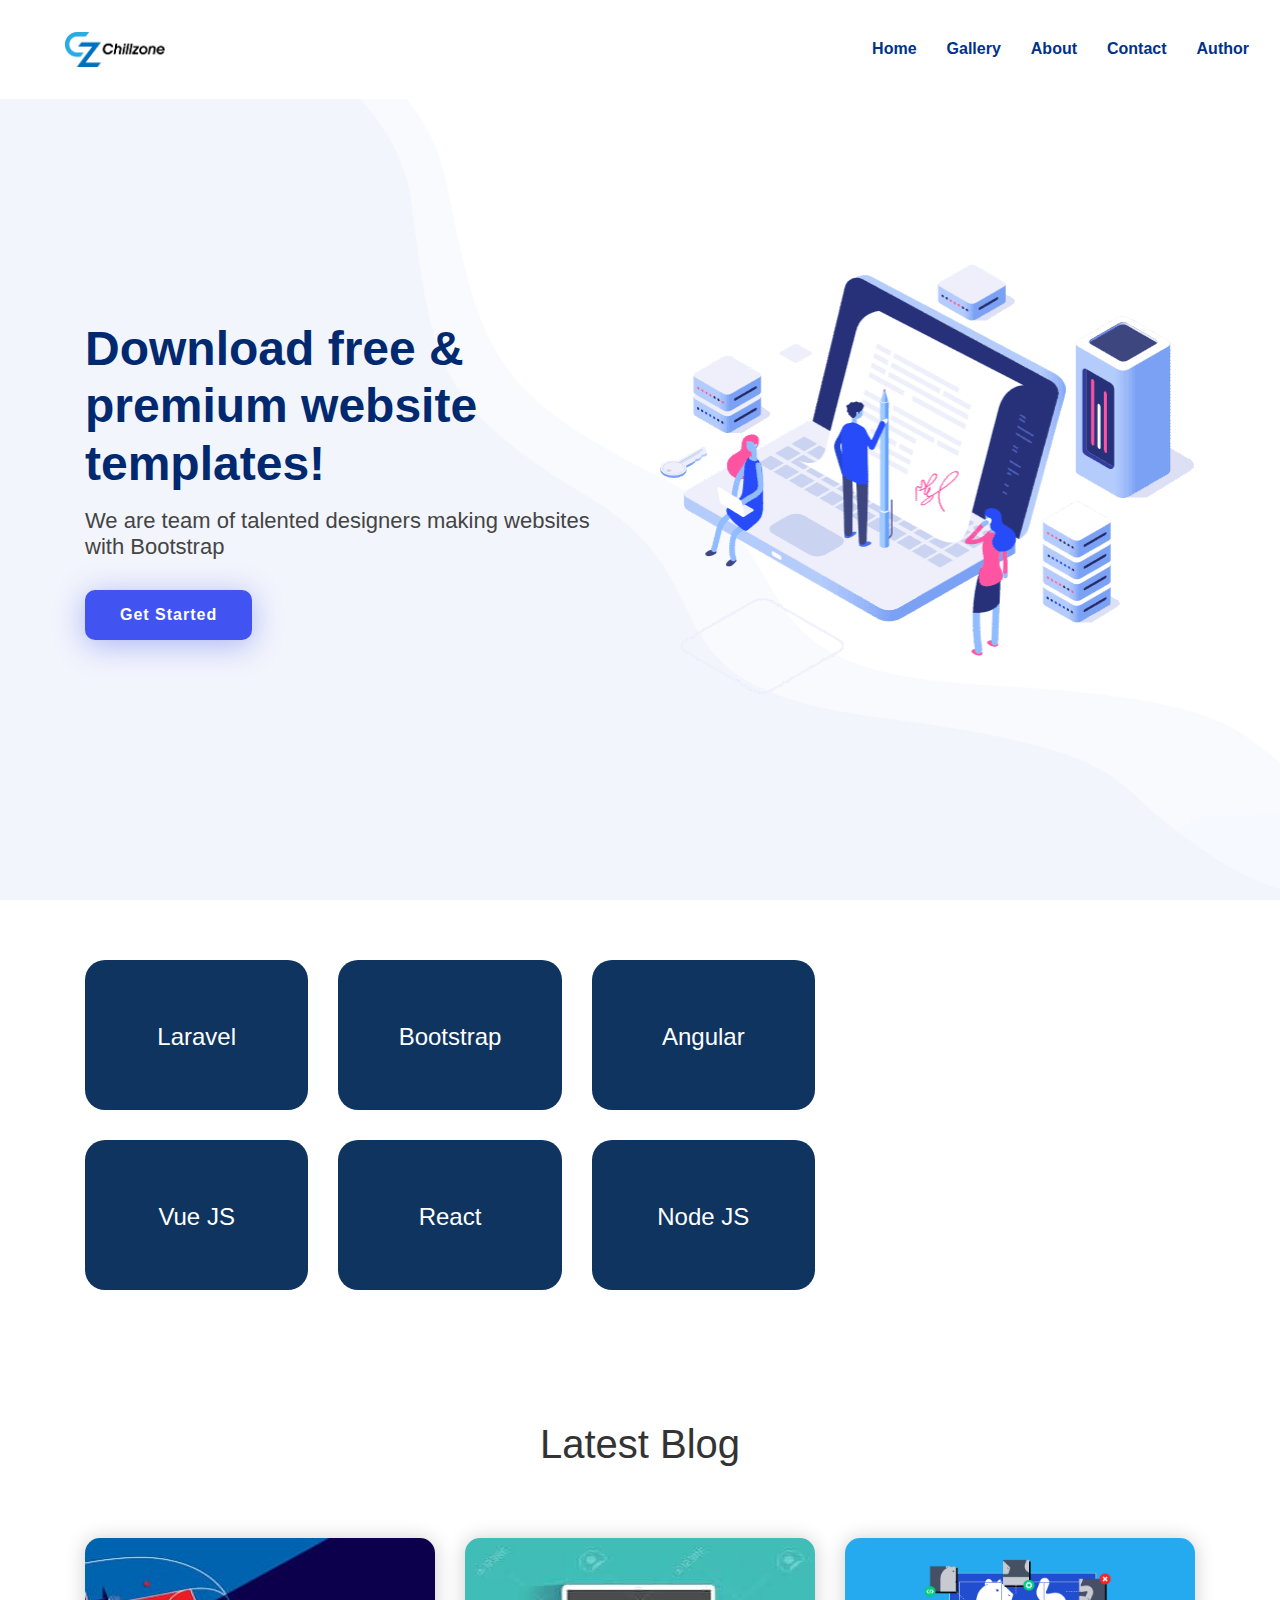
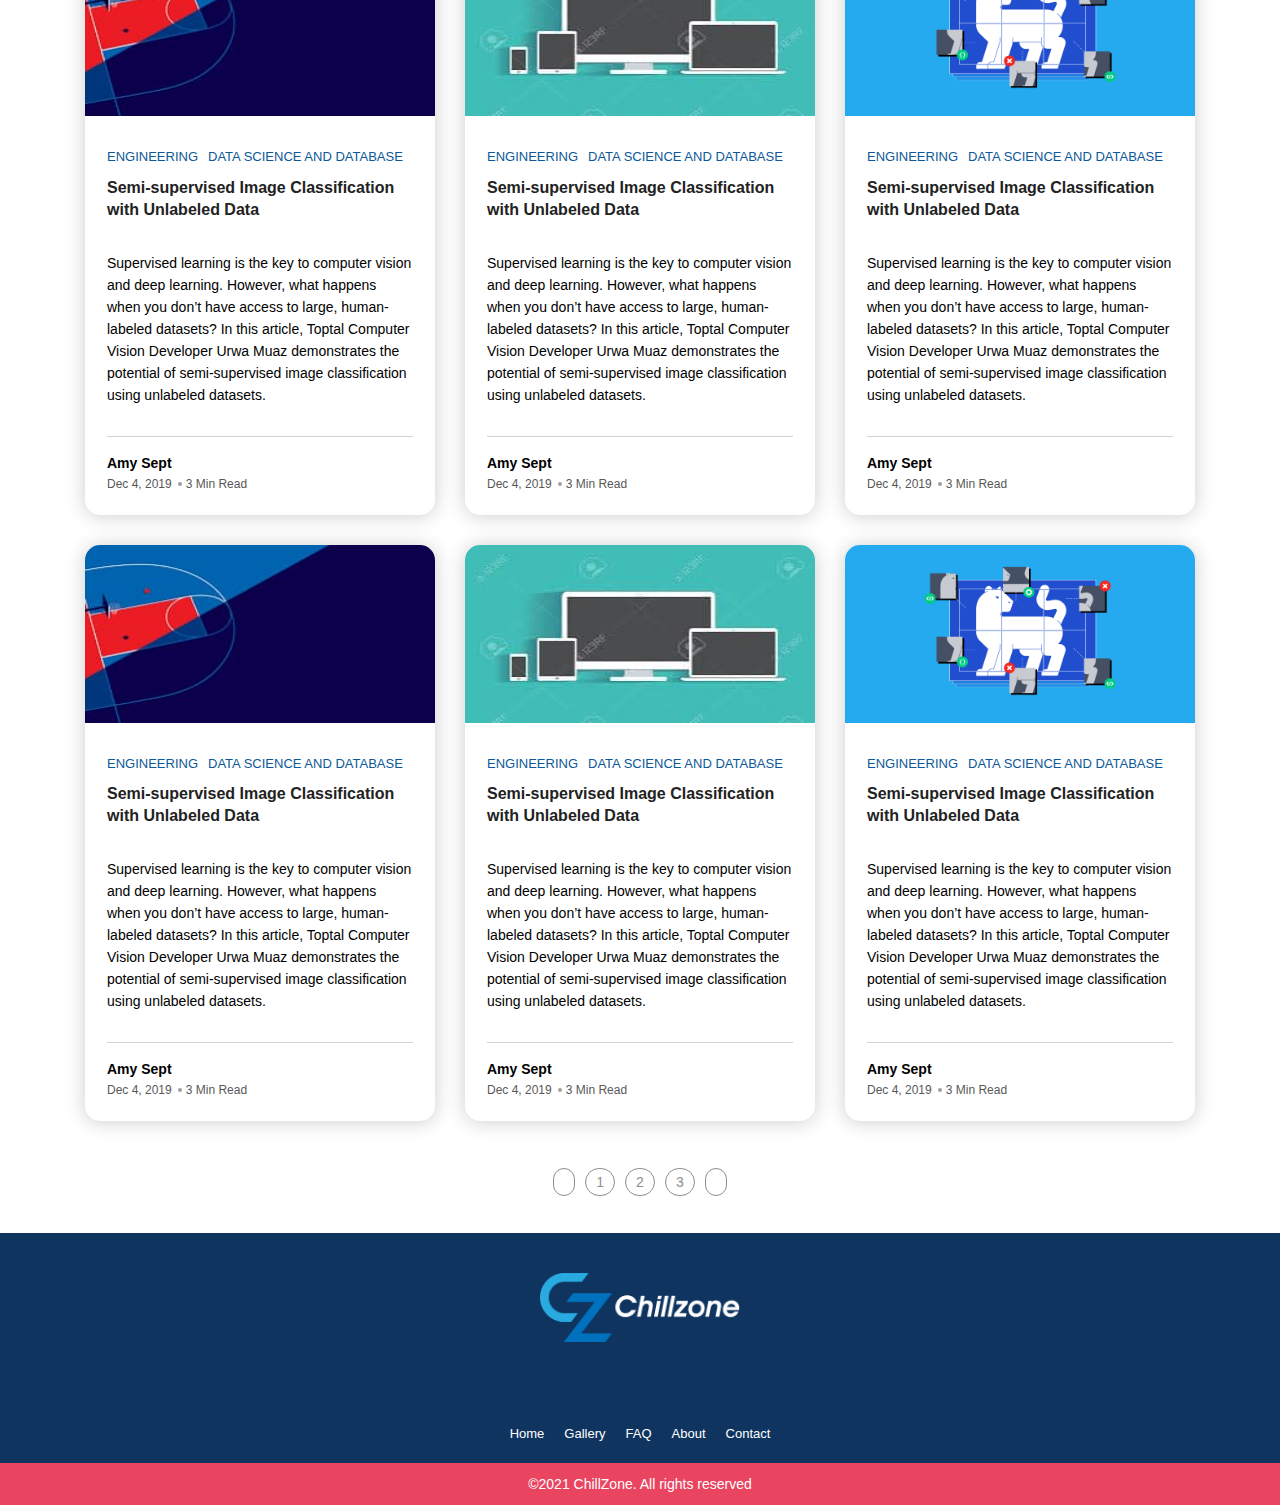
==== commit 768ce055: "make performance better" ====
--- a/index.html
+++ b/index.html
@@ -3,6 +3,7 @@
 	<head>
 		<meta charset="UTF-8">
 	    <meta name="viewport" content="width=device-width, initial-scale=1">
+		<meta name="description" content="Author: Farkhan, Taufik, Nizar">
 		<title>Chillzone</title>
 		<!-- FONT AWESOME -->
 		<link rel="stylesheet" href="https://use.fontawesome.com/releases/v5.8.2/css/all.css" integrity="sha384-oS3vJWv+0UjzBfQzYUhtDYW+Pj2yciDJxpsK1OYPAYjqT085Qq/1cq5FLXAZQ7Ay" crossorigin="anonymous">
@@ -139,7 +140,7 @@
 					<div class="col-12 col-md-10 col-lg-8">
 						<div class="row">
 							<div class="col-12 col-md-4 col-lg-4">
-								<a href="">
+								<a href="./blog_post.html">
 									<div class="banner_box">
 										<i class="fab fa-laravel"></i>
 										<h3 class="banner_box_h3">Laravel</h3>
@@ -149,7 +150,7 @@
 							</div>
 
 							<div class="col-12 col-md-4 col-lg-4">
-								<a href="">
+								<a href="./blog_post.html">
 									<div class="banner_box">
 										<i class="fab fa-bootstrap"></i>
 										<h3 class="banner_box_h3">Bootstrap</h3>
@@ -159,7 +160,7 @@
 							</div>
 
 							<div class="col-12 col-md-4 col-lg-4">
-								<a href="">
+								<a href="./blog_post.html">
 									<div class="banner_box">
 										<i class="fab fa-angular"></i>
 										<h3 class="banner_box_h3">Angular</h3>
@@ -169,7 +170,7 @@
 							</div>
 
 							<div class="col-12 col-md-4 col-lg-4">
-								<a href="">
+								<a href="./blog_post.html">
 									<div class="banner_box">
 										<i class="fab fa-vuejs"></i>
 										<h3 class="banner_box_h3">Vue JS</h3>
@@ -179,7 +180,7 @@
 							</div>
 
 							<div class="col-12 col-md-4 col-lg-4">
-								<a href="">
+								<a href="./blog_post.html">
 									<div class="banner_box">
 										<i class="fab fa-react"></i>
 										<h3 class="banner_box_h3">React</h3>
@@ -189,7 +190,7 @@
 							</div>
 
 							<div class="col-12 col-md-4 col-lg-4">
-								<a href="">
+								<a href="./blog_post.html">
 									<div class="banner_box">
 										<i class="fab fa-node-js"></i>
 										<h3 class="banner_box_h3">Node JS</h3>
@@ -238,9 +239,6 @@
 												In this article, Toptal Computer Vision Developer Urwa Muaz demonstrates the potential of semi-supervised image classification using unlabeled datasets.
 											</p>
 											<div class="home_card_bottom_tym">
-												<div class="home_card_btm_left">
-													<img src="img/man1.jpg" alt="image">
-												</div>
 												<div class="home_card_btm_r8">
 												<a href="contact_me.html"><p class="author_name">Amy Sept</p></a>
 													<ul class="home_card_btm_r8_ul">
@@ -280,9 +278,6 @@
 												In this article, Toptal Computer Vision Developer Urwa Muaz demonstrates the potential of semi-supervised image classification using unlabeled datasets.
 											</p>
 											<div class="home_card_bottom_tym">
-												<div class="home_card_btm_left">
-													<img src="img/man1.jpg" alt="image">
-												</div>
 												<div class="home_card_btm_r8">
 												<a href="contact_me.html"><p class="author_name">Amy Sept</p></a>
 													<ul class="home_card_btm_r8_ul">
@@ -322,9 +317,6 @@
 												In this article, Toptal Computer Vision Developer Urwa Muaz demonstrates the potential of semi-supervised image classification using unlabeled datasets.
 											</p>
 											<div class="home_card_bottom_tym">
-												<div class="home_card_btm_left">
-													<img src="img/man1.jpg" alt="image">
-												</div>
 												<div class="home_card_btm_r8">
 												<a href="contact_me.html"><p class="author_name">Amy Sept</p></a>
 													<ul class="home_card_btm_r8_ul">
@@ -364,9 +356,6 @@
 												In this article, Toptal Computer Vision Developer Urwa Muaz demonstrates the potential of semi-supervised image classification using unlabeled datasets.
 											</p>
 											<div class="home_card_bottom_tym">
-												<div class="home_card_btm_left">
-													<img src="img/man1.jpg" alt="image">
-												</div>
 												<div class="home_card_btm_r8">
 												<a href="contact_me.html"><p class="author_name">Amy Sept</p></a>
 													<ul class="home_card_btm_r8_ul">
@@ -406,9 +395,6 @@
 												In this article, Toptal Computer Vision Developer Urwa Muaz demonstrates the potential of semi-supervised image classification using unlabeled datasets.
 											</p>
 											<div class="home_card_bottom_tym">
-												<div class="home_card_btm_left">
-													<img src="img/man1.jpg" alt="image">
-												</div>
 												<div class="home_card_btm_r8">
 												<a href="contact_me.html"><p class="author_name">Amy Sept</p></a>
 													<ul class="home_card_btm_r8_ul">
@@ -435,9 +421,7 @@
 													<a href="blog_post.html">engineering</a>
 													<span><i class="fas fa-angle-right"></i></span>
 												</li>
-												<li>
-													<a href="blog_post.html">data science and database</a>
-												</li>
+												<li><a href="blog_post.html">data science and database</a></li>
 											</ul>
 											<a href="blog_post.html">
 												<h2 class="home_card_h2">Semi-supervised Image Classification with Unlabeled Data</h2>
@@ -448,9 +432,6 @@
 												In this article, Toptal Computer Vision Developer Urwa Muaz demonstrates the potential of semi-supervised image classification using unlabeled datasets.
 											</p>
 											<div class="home_card_bottom_tym">
-												<div class="home_card_btm_left">
-													<img src="img/man1.jpg" alt="image">
-												</div>
 												<div class="home_card_btm_r8">
 												<a href="contact_me.html"><p class="author_name">Amy Sept</p></a>
 													<ul class="home_card_btm_r8_ul">
@@ -471,21 +452,21 @@
 			<div class="pagination">
 				<ul class="pagination_ul d-flex">
 					<li>
-						<a href="">
+						<a href="./index.html">
 							<i class="fas fa-chevron-left"></i>
 						</a>
 					</li>
 					<li>
-						<a href="">1</a>
-					</li>
-					<li>
-						<a href="">2</a>
-					</li>
-					<li>
-						<a href="">3</a>
-					</li>
-					<li>
-						<a href="">
+						<a href="./index.html">1</a>
+					</li>
+					<li>
+						<a href="./index.html">2</a>
+					</li>
+					<li>
+						<a href="./index.html">3</a>
+					</li>
+					<li>
+						<a href="./index.html">
 							<i class="fas fa-chevron-right"></i>
 						</a>
 					</li>
@@ -499,25 +480,25 @@
 
 		<div class="footer_section">
 
-			<a href="index.html"><img class="footer-logo" src="./img/ChillzoneWhite.png" alt=""></a>
+			<a aria-label='ChillZone' href="index.html"><img class="footer-logo" src="./img/chillzoneWhite.png" alt=""></a>
 			
 
 			<div class="footer_section_social">
 				<ul class="footer_section_social_ul">
 					   <li>
-                            <a href=""><i class="fab fa-facebook-f"></i></a>
+                            <a aria-label='facebook' href="https://facebook.com" title='facebook'><i class="fab fa-facebook-f"></i></a>
                         </li>
 
                         <li>
-                            <a href=""><i class="fab fa-instagram"></i></a>
+                            <a aria-label='instagram' href="https://instagram.com/" title='instagram'><i class="fab fa-instagram"></i></a>
                         </li>
 
                         <li>
-                            <a href=""><i class="fab fa-twitter"></i></a>
+                            <a aria-label='twitter' href="https://twitter.com" title='twitter'><i class="fab fa-twitter"></i></a>
                         </li>
 
                         <li>
-                            <a href=""><i class="fab fa-google-plus-g"></i></a>
+                            <a aria-label='google' href="https://google.com/" title='google'><i class="fab fa-google-plus-g"></i></a>
                         </li>
 				</ul>
 			</div>
--- a/assets/css/main.css
+++ b/assets/css/main.css
@@ -538,7 +538,7 @@
     margin-bottom: 70px;
 }
 .latest_post_top h1{}
-.{}
+
 .categorie_top_h1{}
 .categorie_top_p{}
 .categorie_top {
@@ -602,7 +602,7 @@
     overflow: hidden;
 }
 .home_card_top {
-    height: 150px;
+    height: 178px;
     z-index: 1;
     position: relative;
 }
@@ -681,7 +681,7 @@
 .home_card_btm_left img{border-radius: 50%;}
 .home_card_btm_r8 {
     flex: 1;
-    margin-left: 15px;
+    /* margin-left: 15px; */
 }
 .author_name {
     font-weight: 600;
@@ -691,7 +691,7 @@
     margin-top: 2px;
 }
 .home_card_btm_r8_ul li {
-    color: #a0a0a0;
+    color: #585858 !important;
     font-size: 12px;
     margin-right: 10px;
 }
@@ -715,12 +715,7 @@
 .home_card:hover .home_card_top:after {
     visibility: visible;
 }
-.{}
-.{}
-.{}
-.{}
-.{}
-.{}
+
 /*HOME*/
 
 /*FOOTER*/
@@ -809,15 +804,15 @@
   
 }
 .footer_section_social_ul li a i{}
-.{}
-.{}
+
+
 /*FOOTER*/
 
 /*BLOG START*/
 .blog_all{
     padding-bottom: 30px;
 }
-.{}
+
 .catagori_name_h2{
     margin-bottom: 20px;
     font-size: 31px;
@@ -867,7 +862,7 @@
     font-size: 45px;
 }
 .blog_title_btm{}
-.blog_title_btm{}
+
 .blog_title_btm_ul {
     justify-content: center;
     display: flex;
@@ -1119,10 +1114,7 @@
     color: #636161;
     margin-top: 2px;
 }
-.{}
-.{}
-.{}
-.{}
+
 .course_price_top {
     background: #000;
     text-align: center;
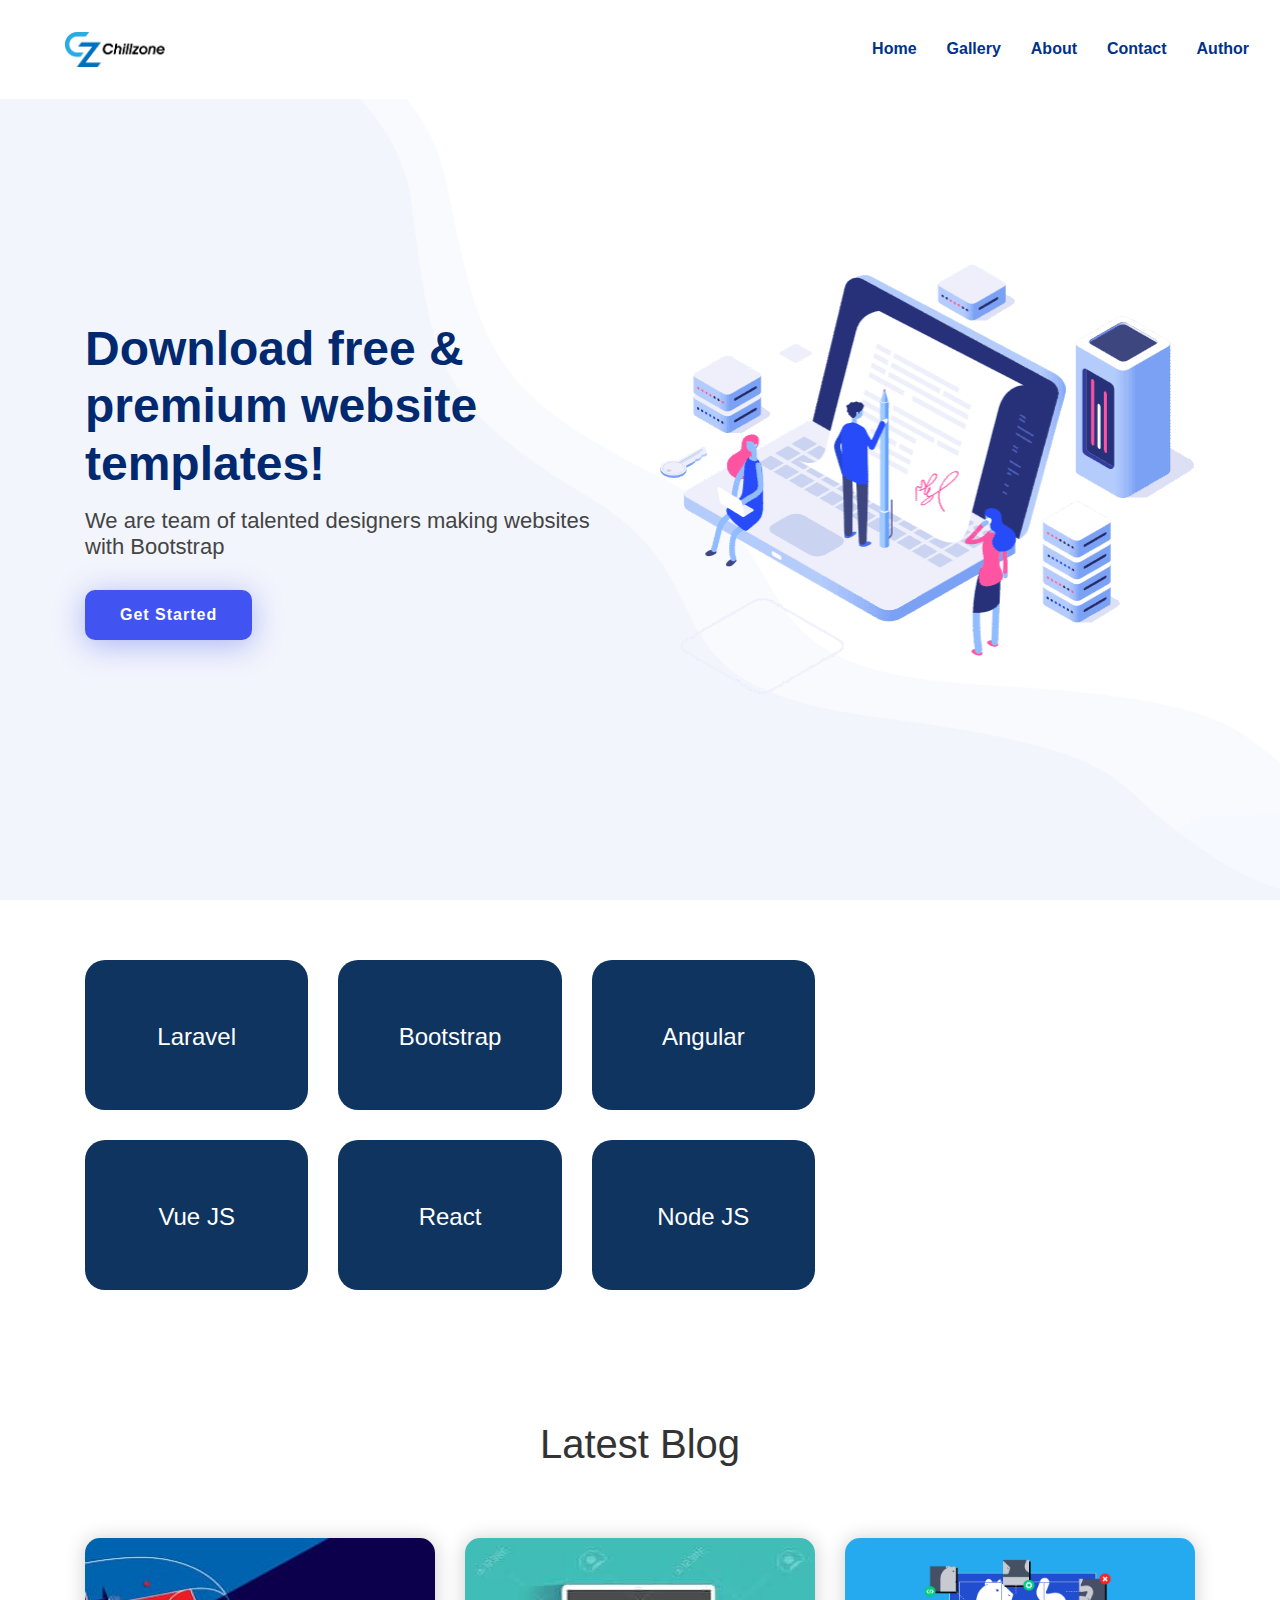
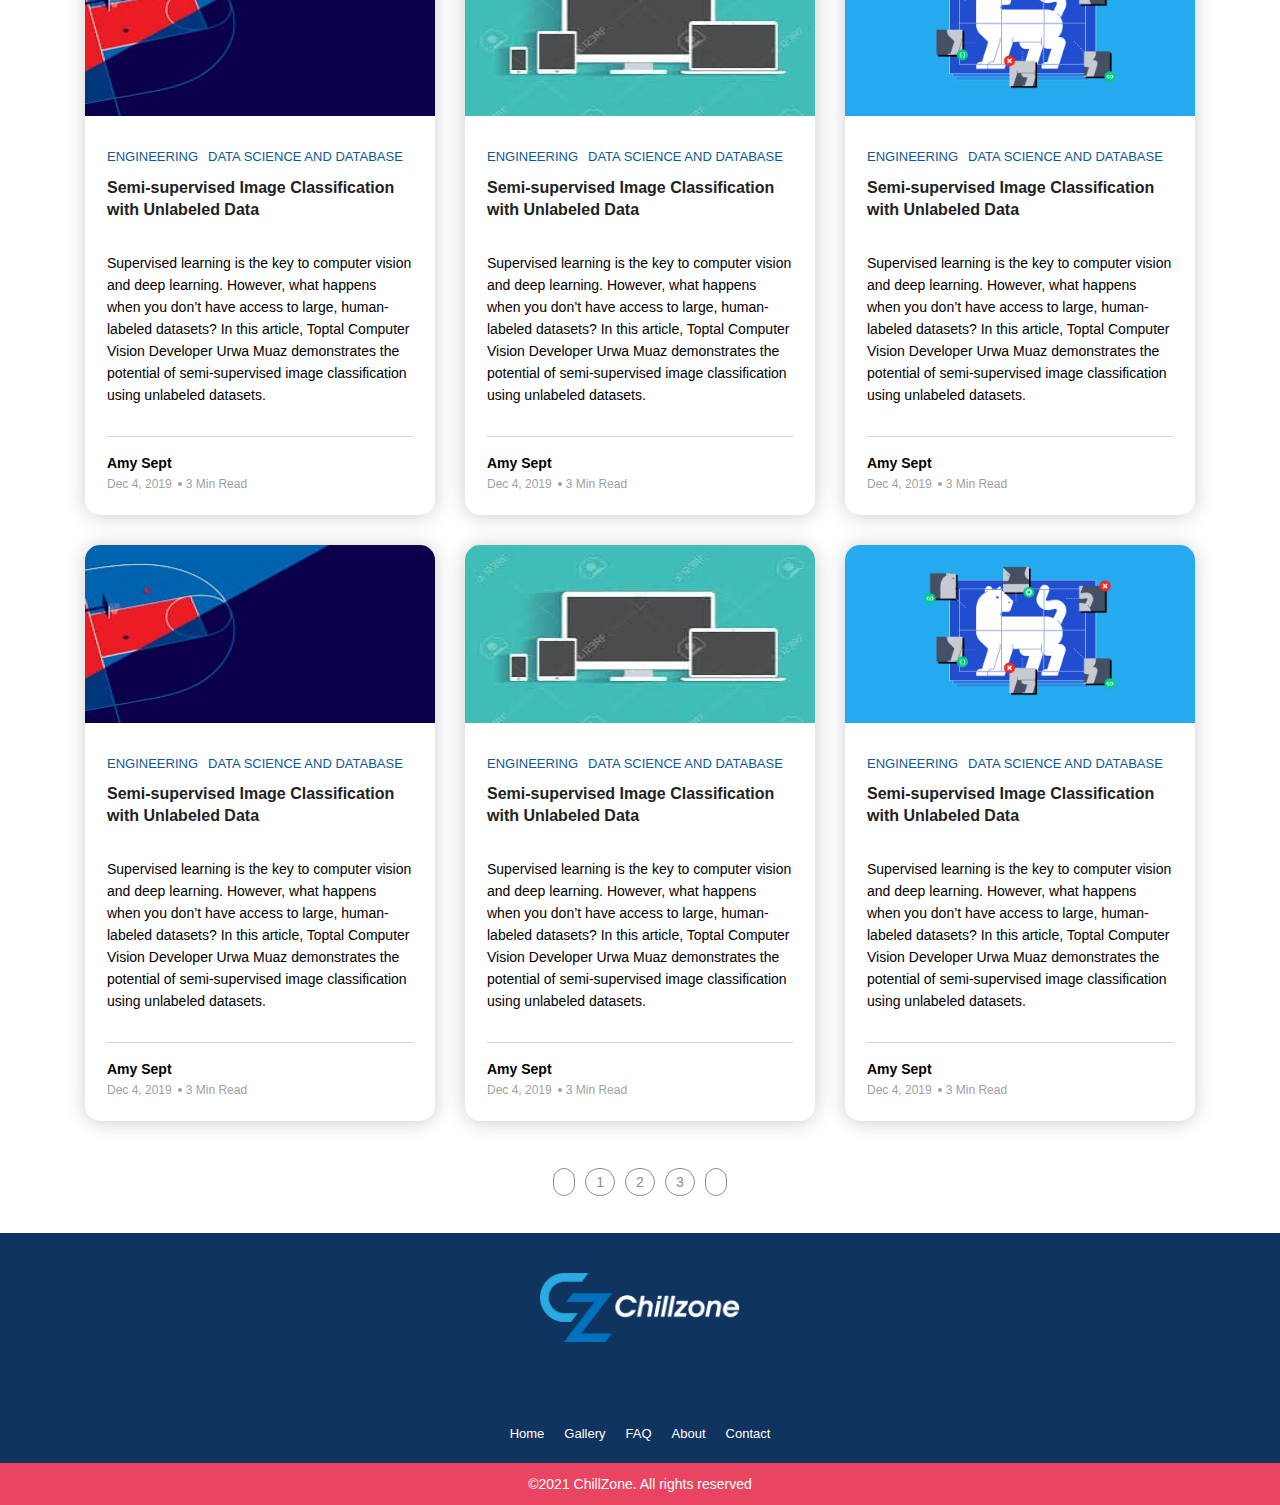
==== commit 542b889a: "Merge pull request #12 from farkhan777/farkhan" ====
--- a/index.html
+++ b/index.html
@@ -480,25 +480,25 @@
 
 		<div class="footer_section">
 
-			<a aria-label='ChillZone' href="index.html"><img class="footer-logo" src="./img/chillzoneWhite.png" alt=""></a>
+			<a href="index.html"><img class="footer-logo" src="./img/chillzoneWhite.png" alt=""></a>
 			
 
 			<div class="footer_section_social">
 				<ul class="footer_section_social_ul">
 					   <li>
-                            <a aria-label='facebook' href="https://facebook.com" title='facebook'><i class="fab fa-facebook-f"></i></a>
+                            <a href="https://facebook.com"><i class="fab fa-facebook-f"></i></a>
                         </li>
 
                         <li>
-                            <a aria-label='instagram' href="https://instagram.com/" title='instagram'><i class="fab fa-instagram"></i></a>
+                            <a href="https://instagram.com/"><i class="fab fa-instagram"></i></a>
                         </li>
 
                         <li>
-                            <a aria-label='twitter' href="https://twitter.com" title='twitter'><i class="fab fa-twitter"></i></a>
+                            <a href="https://twitter.com"><i class="fab fa-twitter"></i></a>
                         </li>
 
                         <li>
-                            <a aria-label='google' href="https://google.com/" title='google'><i class="fab fa-google-plus-g"></i></a>
+                            <a href="https://google.com/"><i class="fab fa-google-plus-g"></i></a>
                         </li>
 				</ul>
 			</div>
--- a/assets/css/main.css
+++ b/assets/css/main.css
@@ -538,7 +538,7 @@
     margin-bottom: 70px;
 }
 .latest_post_top h1{}
-
+.{}
 .categorie_top_h1{}
 .categorie_top_p{}
 .categorie_top {
@@ -691,7 +691,7 @@
     margin-top: 2px;
 }
 .home_card_btm_r8_ul li {
-    color: #585858 !important;
+    color: #a0a0a0;
     font-size: 12px;
     margin-right: 10px;
 }
@@ -715,7 +715,12 @@
 .home_card:hover .home_card_top:after {
     visibility: visible;
 }
-
+.{}
+.{}
+.{}
+.{}
+.{}
+.{}
 /*HOME*/
 
 /*FOOTER*/
@@ -804,15 +809,15 @@
   
 }
 .footer_section_social_ul li a i{}
-
-
+.{}
+.{}
 /*FOOTER*/
 
 /*BLOG START*/
 .blog_all{
     padding-bottom: 30px;
 }
-
+.{}
 .catagori_name_h2{
     margin-bottom: 20px;
     font-size: 31px;
@@ -862,7 +867,7 @@
     font-size: 45px;
 }
 .blog_title_btm{}
-
+.blog_title_btm{}
 .blog_title_btm_ul {
     justify-content: center;
     display: flex;
@@ -1114,7 +1119,10 @@
     color: #636161;
     margin-top: 2px;
 }
-
+.{}
+.{}
+.{}
+.{}
 .course_price_top {
     background: #000;
     text-align: center;
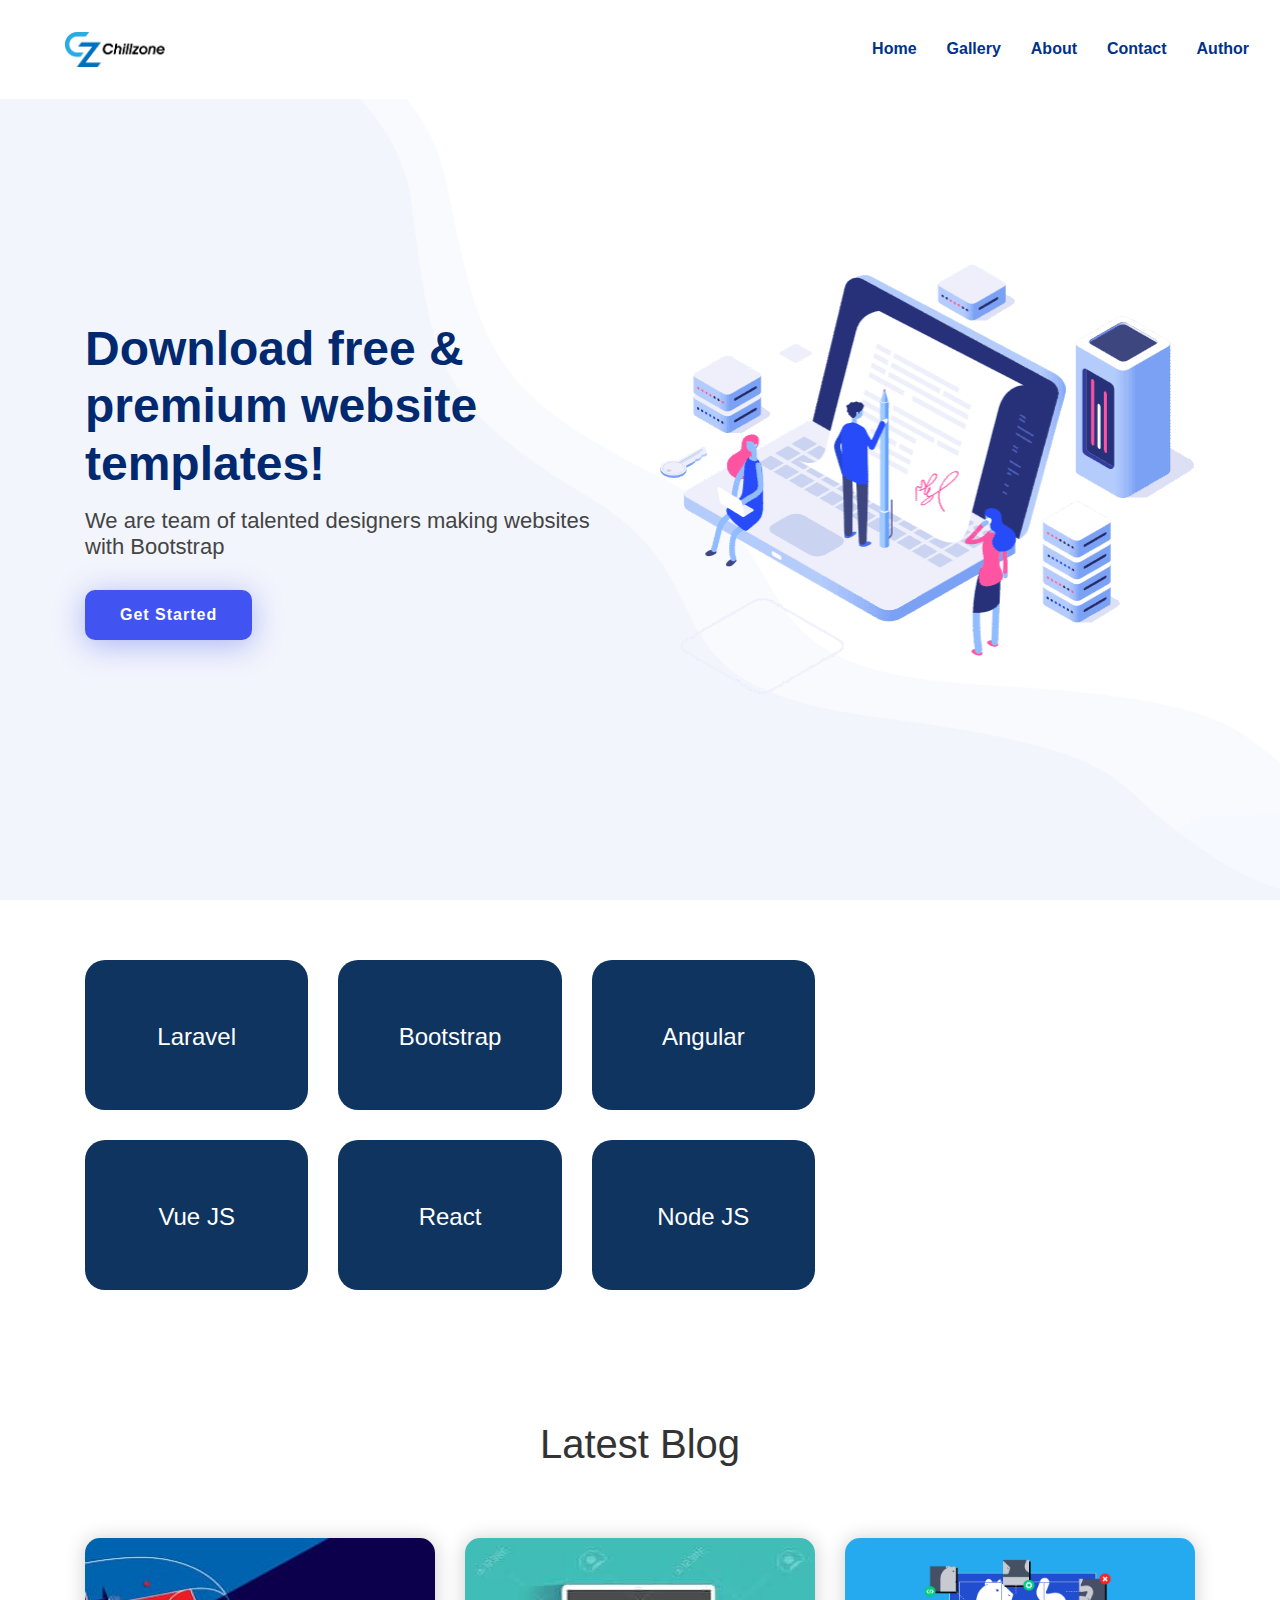
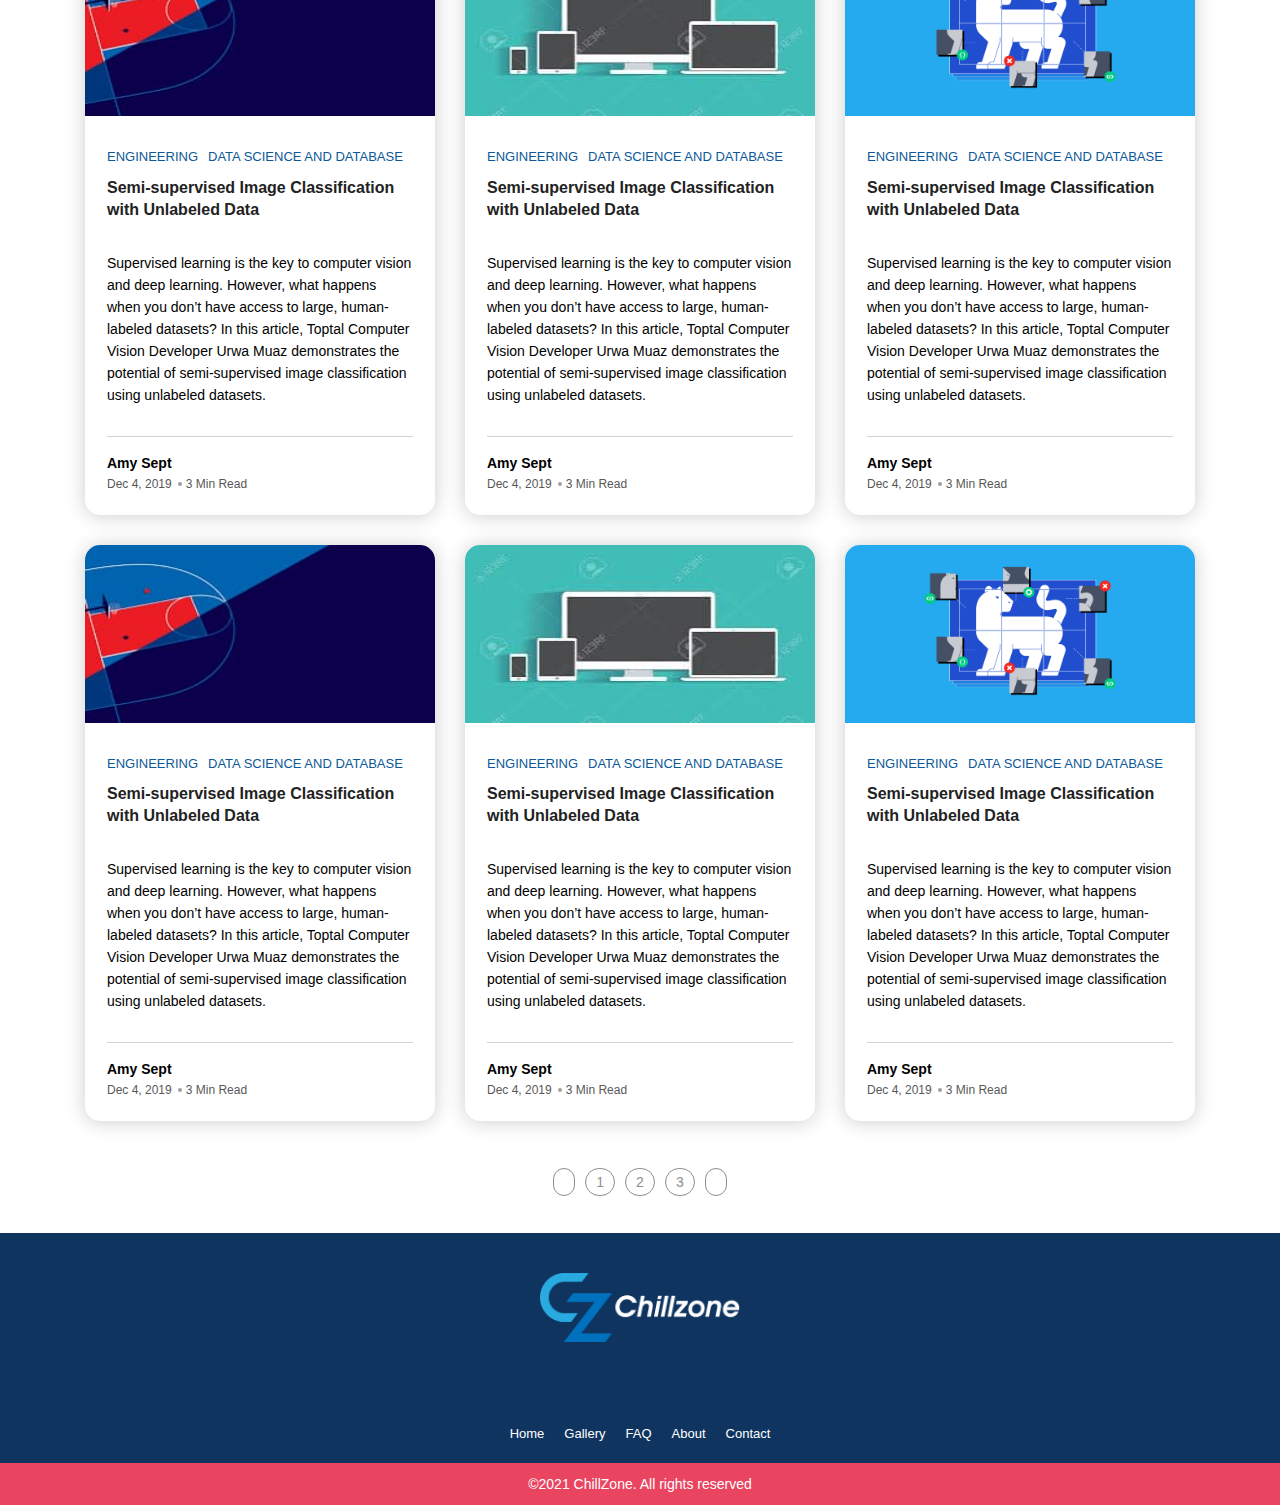
==== commit e25310db: "Merge pull request #13 from farkhan777/farkhan" ====
--- a/index.html
+++ b/index.html
@@ -480,25 +480,25 @@
 
 		<div class="footer_section">
 
-			<a href="index.html"><img class="footer-logo" src="./img/chillzoneWhite.png" alt=""></a>
+			<a aria-label='ChillZone' href="index.html"><img class="footer-logo" src="./img/chillzoneWhite.png" alt=""></a>
 			
 
 			<div class="footer_section_social">
 				<ul class="footer_section_social_ul">
 					   <li>
-                            <a href="https://facebook.com"><i class="fab fa-facebook-f"></i></a>
+                            <a aria-label='facebook' href="https://facebook.com" title='facebook'><i class="fab fa-facebook-f"></i></a>
                         </li>
 
                         <li>
-                            <a href="https://instagram.com/"><i class="fab fa-instagram"></i></a>
+                            <a aria-label='instagram' href="https://instagram.com/" title='instagram'><i class="fab fa-instagram"></i></a>
                         </li>
 
                         <li>
-                            <a href="https://twitter.com"><i class="fab fa-twitter"></i></a>
+                            <a aria-label='twitter' href="https://twitter.com" title='twitter'><i class="fab fa-twitter"></i></a>
                         </li>
 
                         <li>
-                            <a href="https://google.com/"><i class="fab fa-google-plus-g"></i></a>
+                            <a aria-label='google' href="https://google.com/" title='google'><i class="fab fa-google-plus-g"></i></a>
                         </li>
 				</ul>
 			</div>
--- a/assets/css/main.css
+++ b/assets/css/main.css
@@ -538,7 +538,7 @@
     margin-bottom: 70px;
 }
 .latest_post_top h1{}
-.{}
+
 .categorie_top_h1{}
 .categorie_top_p{}
 .categorie_top {
@@ -691,7 +691,7 @@
     margin-top: 2px;
 }
 .home_card_btm_r8_ul li {
-    color: #a0a0a0;
+    color: #585858 !important;
     font-size: 12px;
     margin-right: 10px;
 }
@@ -715,12 +715,7 @@
 .home_card:hover .home_card_top:after {
     visibility: visible;
 }
-.{}
-.{}
-.{}
-.{}
-.{}
-.{}
+
 /*HOME*/
 
 /*FOOTER*/
@@ -809,15 +804,15 @@
   
 }
 .footer_section_social_ul li a i{}
-.{}
-.{}
+
+
 /*FOOTER*/
 
 /*BLOG START*/
 .blog_all{
     padding-bottom: 30px;
 }
-.{}
+
 .catagori_name_h2{
     margin-bottom: 20px;
     font-size: 31px;
@@ -867,7 +862,7 @@
     font-size: 45px;
 }
 .blog_title_btm{}
-.blog_title_btm{}
+
 .blog_title_btm_ul {
     justify-content: center;
     display: flex;
@@ -1119,10 +1114,7 @@
     color: #636161;
     margin-top: 2px;
 }
-.{}
-.{}
-.{}
-.{}
+
 .course_price_top {
     background: #000;
     text-align: center;
